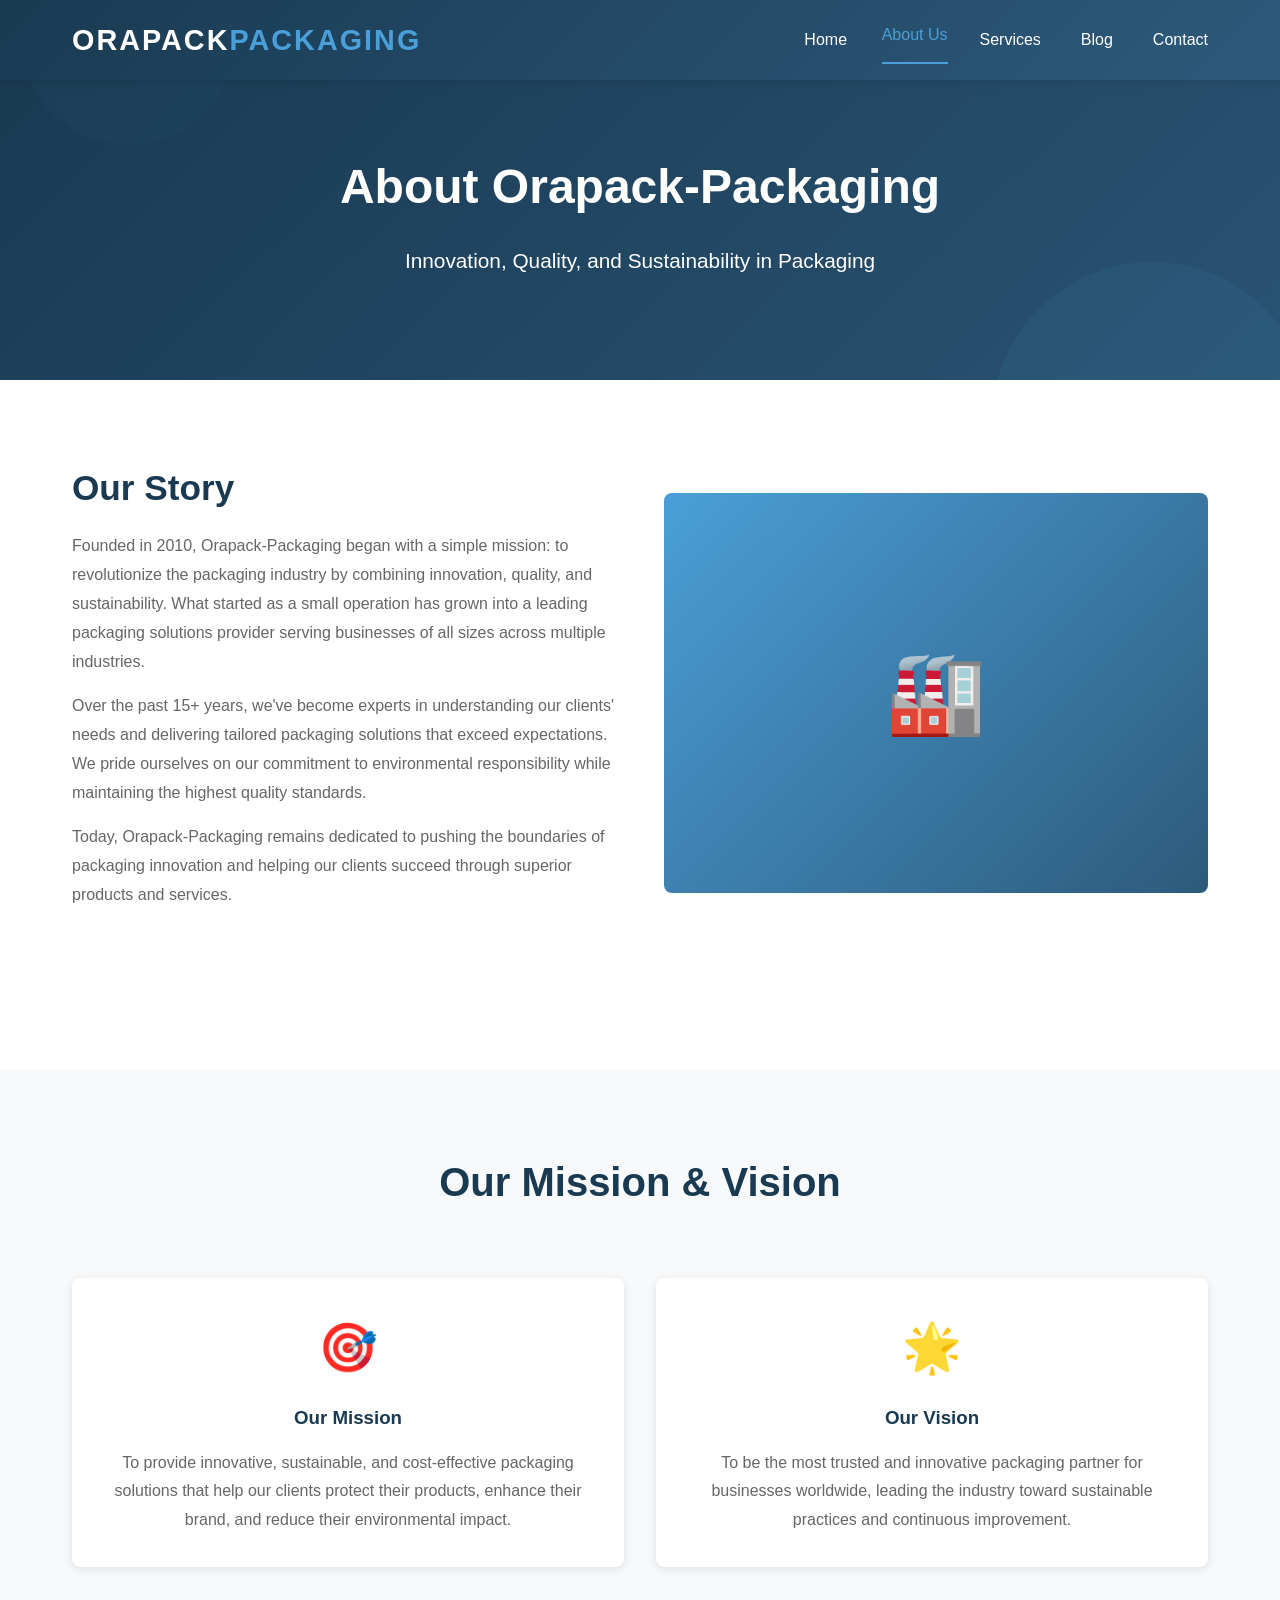
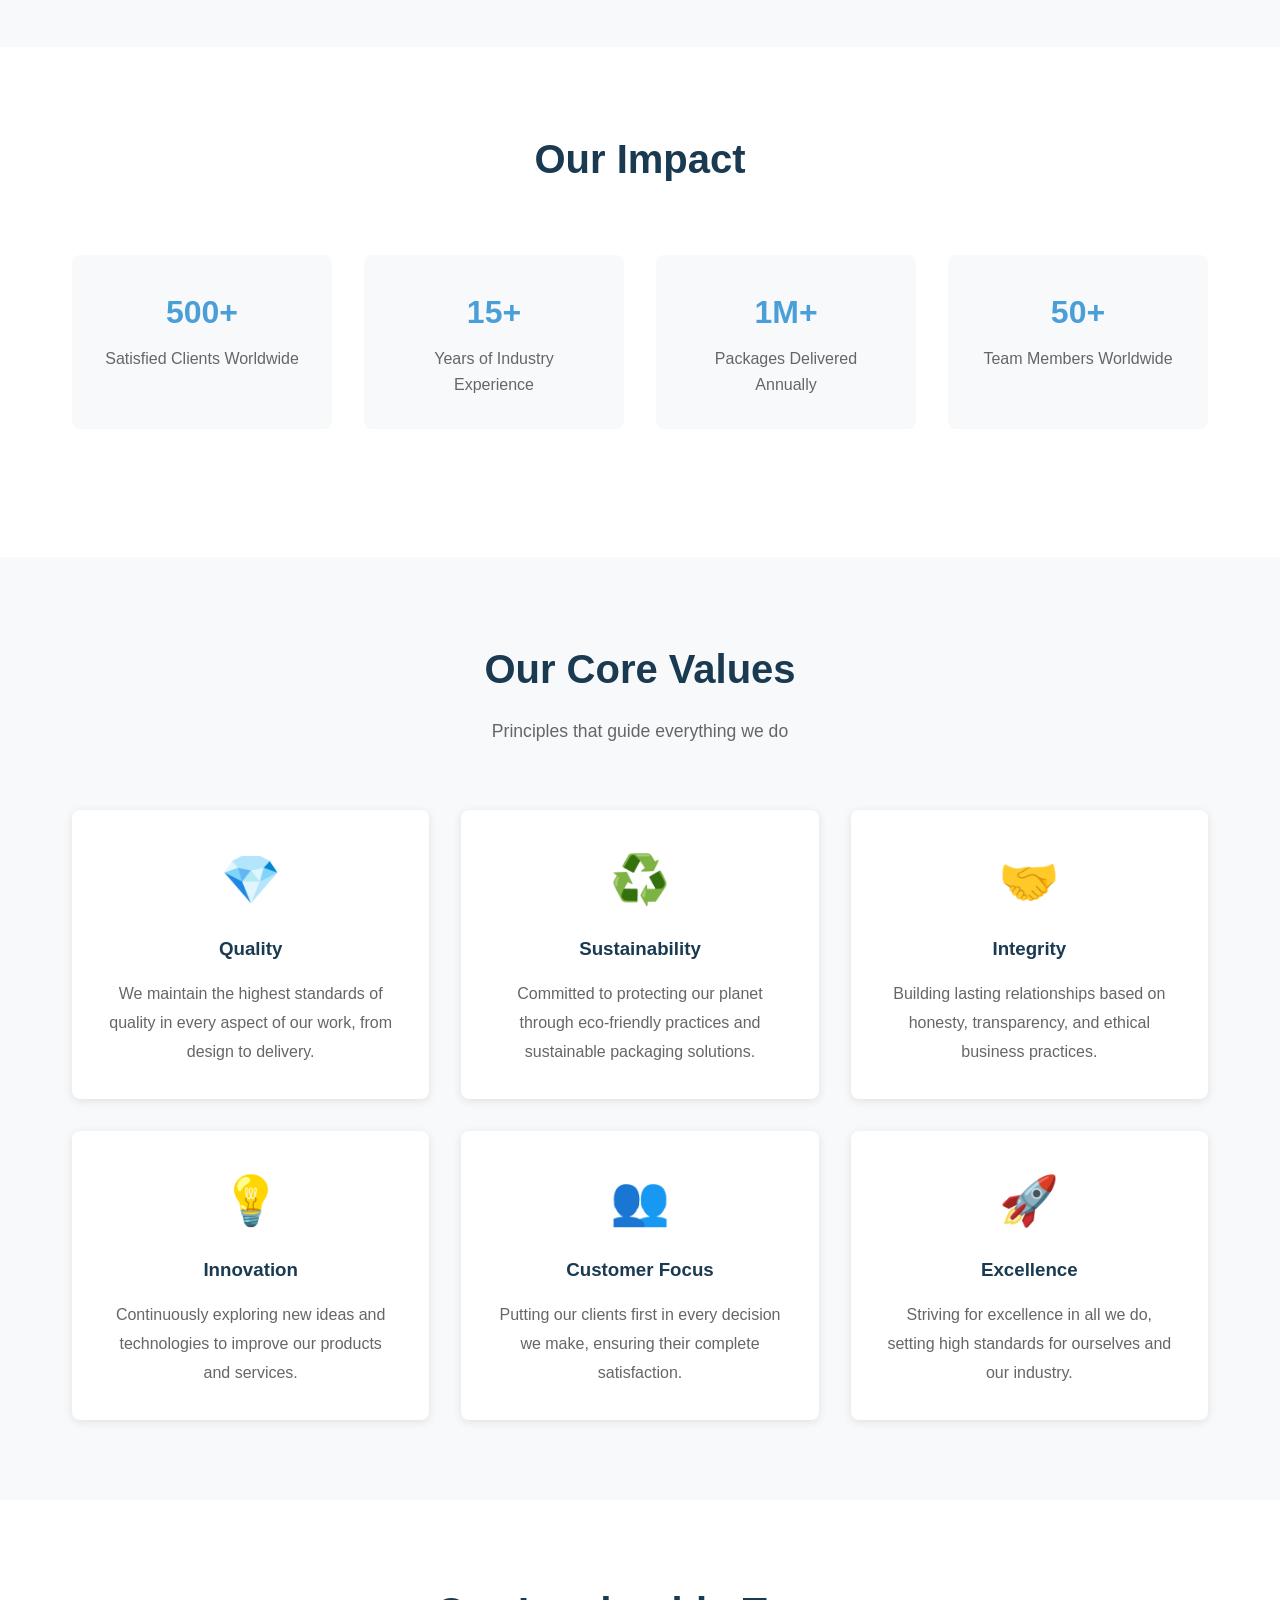
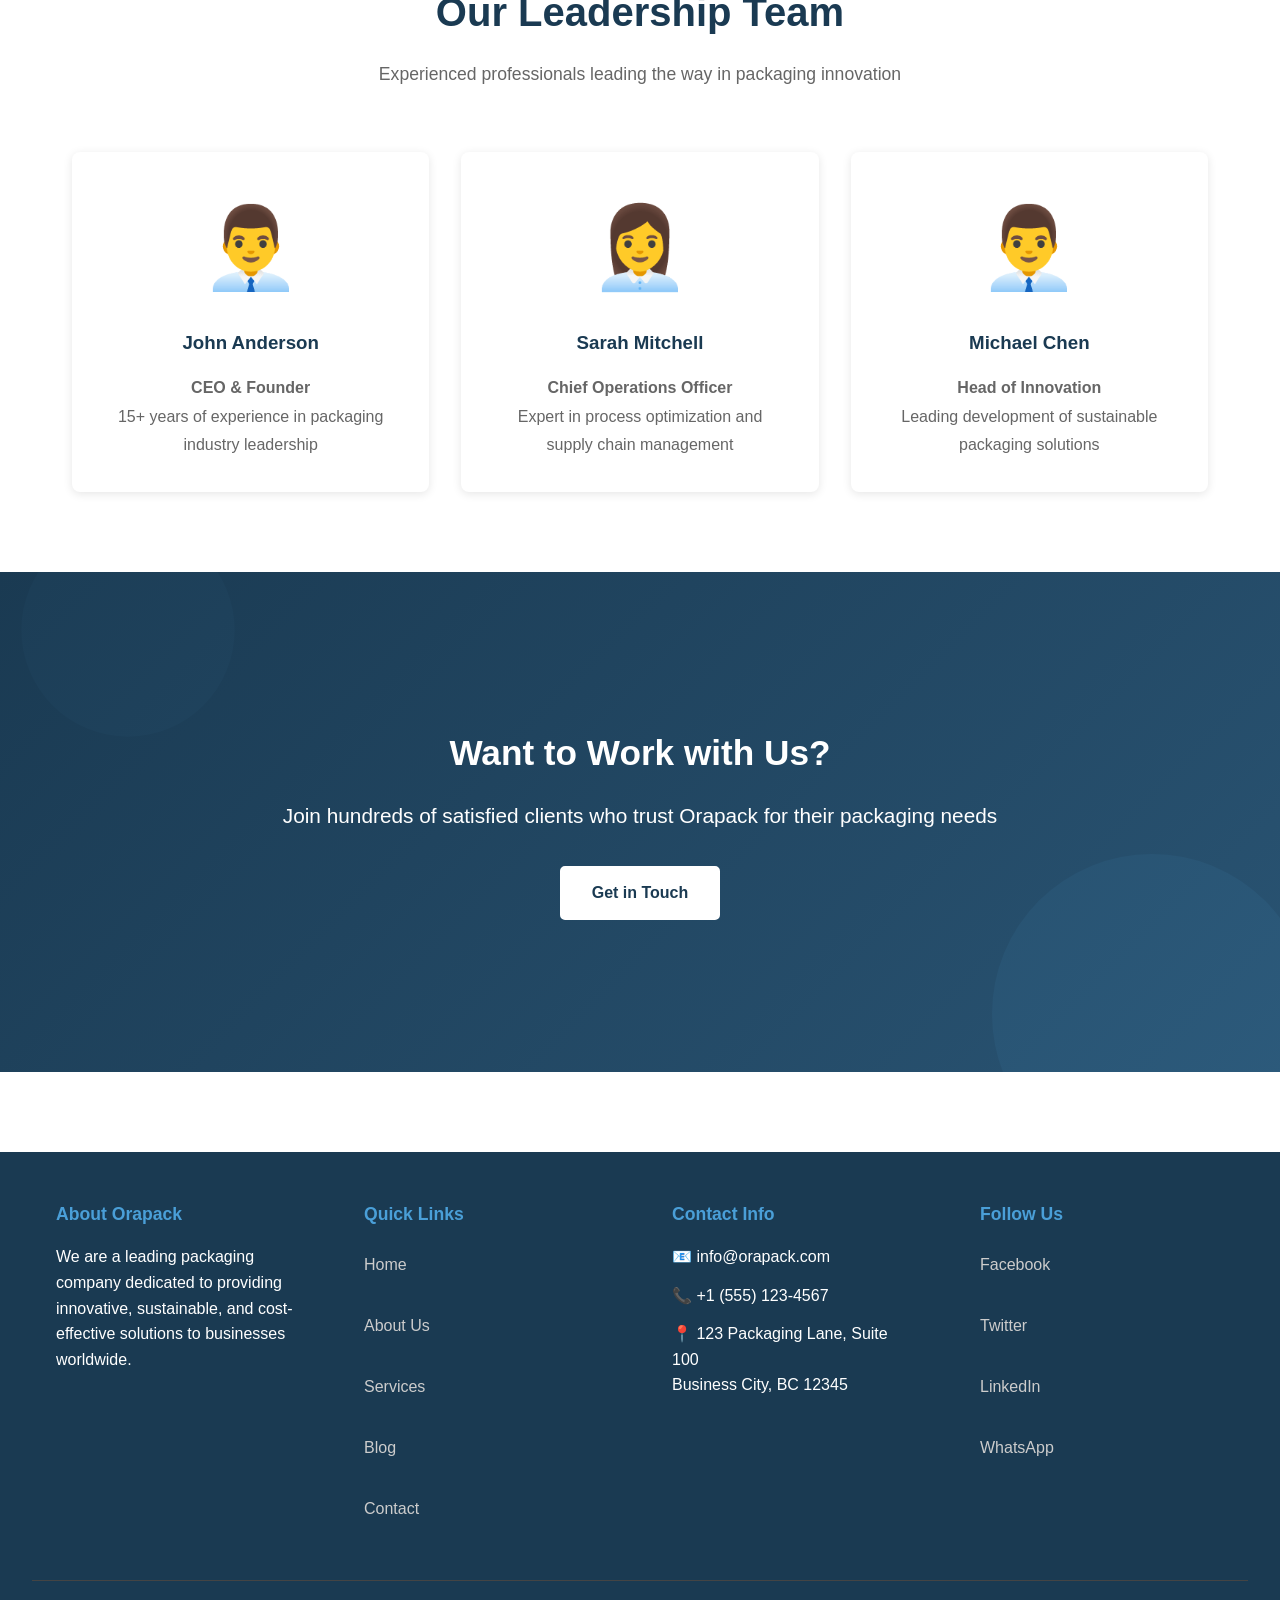
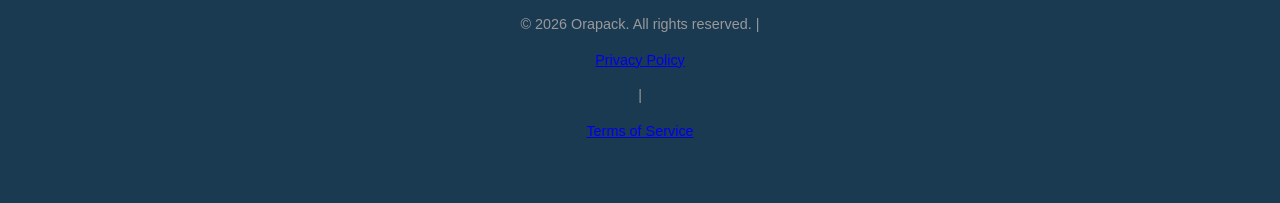
==== about.html @ 604175a5 "Add files via upload Orapack Packaging is a trusted provider of innovative and sustainable packaging" ====
<!DOCTYPE html>
<html lang="en">
<head>
  <meta charset="UTF-8">
  <meta name="viewport" content="width=device-width, initial-scale=1.0">
  <title>About Us - Orapack Packaging Solutions</title>
  <link rel="shortcut icon" href="Orapack-packaging-image/Orapack logo.jpg" type="image/x-icon">
  <link rel="stylesheet" href="Orapack-packaging-style/style.css">
</head>
<body>
  <!-- Header -->
  <header>
    <div class="header-container">
      <a href="index.html" class="logo">ORAPACK<span>PACKAGING</span></a>
      <button class="mobile-menu-btn" aria-label="Toggle menu">☰</button>
      <nav>
        <ul>
          <li><a href="index.html">Home</a></li>
          <li><a href="about.html">About Us</a></li>
          <li><a href="services.html">Services</a></li>
          <li><a href="blog.html">Blog</a></li>
          <li><a href="contact.html">Contact</a></li>
        </ul>
      </nav>
    </div>
  </header>

  <!-- Page Header -->
  <section class="hero" style="min-height: 300px; padding: 60px 2rem;">
    <div class="hero-content">
      <h1>About Orapack-Packaging</h1>
      <p>Innovation, Quality, and Sustainability in Packaging</p>
    </div>
  </section>

  <!-- Company Story -->
  <section class="section">
    <div class="container">
      <div class="about-content">
        <div class="about-text">
          <h2>Our Story</h2>
          <p>Founded in 2010, Orapack-Packaging began with a simple mission: to revolutionize the packaging industry by combining innovation, quality, and sustainability. What started as a small operation has grown into a leading packaging solutions provider serving businesses of all sizes across multiple industries.</p>
          <p>Over the past 15+ years, we've become experts in understanding our clients' needs and delivering tailored packaging solutions that exceed expectations. We pride ourselves on our commitment to environmental responsibility while maintaining the highest quality standards.</p>
          <p>Today, Orapack-Packaging remains dedicated to pushing the boundaries of packaging innovation and helping our clients succeed through superior products and services.</p>
        </div>
        <div class="about-image">🏭</div>
      </div>
    </div>
  </section>

  <!-- Mission & Vision -->
  <section class="section alternate">
    <div class="container">
      <div class="section-header">
        <h2>Our Mission & Vision</h2>
      </div>
      <div style="display: grid; grid-template-columns: repeat(auto-fit, minmax(300px, 1fr)); gap: 2rem; margin-top: 3rem;">
        <div class="feature-card">
          <div class="feature-icon">🎯</div>
          <h3>Our Mission</h3>
          <p>To provide innovative, sustainable, and cost-effective packaging solutions that help our clients protect their products, enhance their brand, and reduce their environmental impact.</p>
        </div>
        <div class="feature-card">
          <div class="feature-icon">🌟</div>
          <h3>Our Vision</h3>
          <p>To be the most trusted and innovative packaging partner for businesses worldwide, leading the industry toward sustainable practices and continuous improvement.</p>
        </div>
      </div>
    </div>
  </section>

  <!-- Key Stats -->
  <section class="section">
    <div class="container">
      <div class="section-header">
        <h2>Our Impact</h2>
      </div>
      <div class="stats">
        <div class="stat">
          <h3>500+</h3>
          <p>Satisfied Clients Worldwide</p>
        </div>
        <div class="stat">
          <h3>15+</h3>
          <p>Years of Industry Experience</p>
        </div>
        <div class="stat">
          <h3>1M+</h3>
          <p>Packages Delivered Annually</p>
        </div>
        <div class="stat">
          <h3>50+</h3>
          <p>Team Members Worldwide</p>
        </div>
      </div>
    </div>
  </section>

  <!-- Core Values -->
  <section class="section alternate">
    <div class="container">
      <div class="section-header">
        <h2>Our Core Values</h2>
        <p>Principles that guide everything we do</p>
      </div>
      <div class="features-grid">
        <div class="feature-card">
          <div class="feature-icon">💎</div>
          <h3>Quality</h3>
          <p>We maintain the highest standards of quality in every aspect of our work, from design to delivery.</p>
        </div>
        <div class="feature-card">
          <div class="feature-icon">♻️</div>
          <h3>Sustainability</h3>
          <p>Committed to protecting our planet through eco-friendly practices and sustainable packaging solutions.</p>
        </div>
        <div class="feature-card">
          <div class="feature-icon">🤝</div>
          <h3>Integrity</h3>
          <p>Building lasting relationships based on honesty, transparency, and ethical business practices.</p>
        </div>
        <div class="feature-card">
          <div class="feature-icon">💡</div>
          <h3>Innovation</h3>
          <p>Continuously exploring new ideas and technologies to improve our products and services.</p>
        </div>
        <div class="feature-card">
          <div class="feature-icon">👥</div>
          <h3>Customer Focus</h3>
          <p>Putting our clients first in every decision we make, ensuring their complete satisfaction.</p>
        </div>
        <div class="feature-card">
          <div class="feature-icon">🚀</div>
          <h3>Excellence</h3>
          <p>Striving for excellence in all we do, setting high standards for ourselves and our industry.</p>
        </div>
      </div>
    </div>
  </section>

  <!-- Team Section -->
  <section class="section">
    <div class="container">
      <div class="section-header">
        <h2>Our Leadership Team</h2>
        <p>Experienced professionals leading the way in packaging innovation</p>
      </div>
      <div class="features-grid">
        <div class="feature-card">
          <div class="feature-icon" style="font-size: 5rem;">👨‍💼</div>
          <h3>John Anderson</h3>
          <p><strong>CEO & Founder</strong><br/>15+ years of experience in packaging industry leadership</p>
        </div>
        <div class="feature-card">
          <div class="feature-icon" style="font-size: 5rem;">👩‍💼</div>
          <h3>Sarah Mitchell</h3>
          <p><strong>Chief Operations Officer</strong><br/>Expert in process optimization and supply chain management</p>
        </div>
        <div class="feature-card">
          <div class="feature-icon" style="font-size: 5rem;">👨‍💼</div>
          <h3>Michael Chen</h3>
          <p><strong>Head of Innovation</strong><br/>Leading development of sustainable packaging solutions</p>
        </div>
      </div>
    </div>
  </section>

  <!-- Call to Action -->
  <section class="hero" style="background-color: #2d5a7b; padding: 60px 2rem;">
    <div class="hero-content">
      <h2 style="font-size: 2.2rem; margin-bottom: 1rem;">Want to Work with Us?</h2>
      <p style="margin-bottom: 2rem;">Join hundreds of satisfied clients who trust Orapack for their packaging needs</p>
      <a href="contact.html" class="btn btn-secondary">Get in Touch</a>
    </div>
  </section>

  <!-- Footer -->
  <footer>
    <div class="footer-content">
      <div class="footer-section">
        <h4>About Orapack</h4>
        <p>We are a leading packaging company dedicated to providing innovative, sustainable, and cost-effective solutions to businesses worldwide.</p>
      </div>
      <div class="footer-section">
        <h4>Quick Links</h4>
        <ul>
          <li><a href="index.html">Home</a></li>
          <li><a href="about.html">About Us</a></li>
          <li><a href="services.html">Services</a></li>
          <li><a href="blog.html">Blog</a></li>
          <li><a href="contact.html">Contact</a></li>
        </ul>
      </div>
      <div class="footer-section">
        <h4>Contact Info</h4>
        <ul>
          <li>📧 info@orapack.com</li>
          <li>📞 +1 (555) 123-4567</li>
          <li>📍 123 Packaging Lane, Suite 100<br/>Business City, BC 12345</li>
        </ul>
      </div>
      <div class="footer-section">
        <h4>Follow Us</h4>
        <ul>
          <li><a href="https://web.facebook.com/orapackpackaging/" target="_blank">Facebook</a></li>
          <li><a href="#">Twitter</a></li>
          <li><a href="https://www.linkedin.com/feed/" target="_blank">LinkedIn</a></li>
          <li><a href="https://wa.me/2349160137958" target="_blank">WhatsApp</a></li>
        </ul>
      </div>
    </div>
    <div class="footer-bottom">
      <p>&copy; 2026 Orapack. All rights reserved. | <a href="#">Privacy Policy</a> | <a href="#">Terms of Service</a></p>
    </div>
  </footer>

  <script src="Orapack-packaging-js/script.js"></script>
</body>
</html>
---- Orapack-packaging-style/style.css ----
/* General Styles */
* {
  margin: 0;
  padding: 0;
  box-sizing: border-box;
}

body {
  font-family: 'Segoe UI', Tahoma, Geneva, Verdana, sans-serif;
  line-height: 1.6;
  color: #333;
  font-size: 16px;
}

html {
  scroll-behavior: smooth;
}

/* Ensure tap targets are at least 48px */
a, button {
  min-height: 48px;
  min-width: 48px;
  display: flex;
  align-items: center;
  justify-content: center;
}

/* Header and Navigation */
header {
  background: linear-gradient(135deg, #1a3a52 0%, #2d5a7b 100%);
  color: white;
  padding: 1rem 0;
  position: sticky;
  top: 0;
  z-index: 1000;
  box-shadow: 0 2px 10px rgba(0, 0, 0, 0.1);
}

.header-container {
  max-width: 1200px;
  margin: 0 auto;
  padding: 0 2rem;
  display: flex;
  justify-content: space-between;
  align-items: center;
}

.logo {
  font-size: 1.8rem;
  font-weight: bold;
  letter-spacing: 2px;
  color: #fff;
  text-decoration: none;
}

.logo span {
  color: #4a9fd8;
}

nav ul {
  list-style: none;
  display: flex;
  gap: 2rem;
}

nav a {
  color: white;
  text-decoration: none;
  font-weight: 500;
  transition: color 0.3s ease;
  font-size: 1rem;
}

nav a:hover {
  color: #4a9fd8;
}

nav a.active {
  color: #4a9fd8;
  border-bottom: 2px solid #4a9fd8;
  padding-bottom: 0.5rem;
}

/* Mobile Menu Toggle Button */
.mobile-menu-btn {
  display: none;
  background: none;
  border: none;
  color: white;
  font-size: 1.5rem;
  cursor: pointer;
  padding: 0.5rem;
}

/* Mobile Navigation */
@media (max-width: 768px) {
  .mobile-menu-btn {
    display: block;
  }

  nav {
    position: absolute;
    top: 100%;
    left: 0;
    right: 0;
    background: linear-gradient(135deg, #1a3a52 0%, #2d5a7b 100%);
    max-height: 0;
    overflow: hidden;
    transition: max-height 0.3s ease;
  }

  nav.active {
    max-height: 500px;
  }

  nav ul {
    flex-direction: column;
    gap: 0;
    padding: 1rem 0;
  }

  nav li {
    border-bottom: 1px solid rgba(255, 255, 255, 0.1);
  }

  nav a {
    display: block;
    padding: 1rem 2rem;
    border-bottom: none !important;
  }

  nav a:hover {
    background-color: rgba(74, 159, 216, 0.1);
  }

  nav a.active {
    background-color: rgba(74, 159, 216, 0.2);
    border-left: 4px solid #4a9fd8;
    padding-left: calc(2rem - 4px);
  }

  header {
    position: relative;
  }

  .header-container {
    flex-wrap: wrap;
  }
}

/* Hero Section */
.hero {
  background: linear-gradient(135deg, rgba(26, 58, 82, 0.8) 0%, rgba(45, 90, 123, 0.8) 100%), url('data:image/svg+xml,<svg xmlns="http://www.w3.org/2000/svg" viewBox="0 0 1200 600"><rect fill="%231a3a52" width="1200" height="600"/><circle cx="10%" cy="20%" r="100" fill="%232d5a7b" opacity="0.5"/><circle cx="90%" cy="80%" r="150" fill="%234a9fd8" opacity="0.3"/></svg>');
  background-size: cover;
  background-position: center;
  color: white;
  padding: 100px 2rem;
  text-align: center;
  min-height: 500px;
  display: flex;
  align-items: center;
  justify-content: center;
}

.hero-content {
  max-width: 800px;
}

.hero h1 {
  font-size: 3rem;
  margin-bottom: 1rem;
  font-weight: 700;
}

.hero p {
  font-size: 1.3rem;
  margin-bottom: 2rem;
  line-height: 1.8;
}

.hero-buttons {
  display: flex;
  gap: 1rem;
  justify-content: center;
  flex-wrap: wrap;
}

/* Buttons */
.btn {
  padding: 12px 30px;
  border: none;
  border-radius: 5px;
  font-size: 1rem;
  cursor: pointer;
  transition: all 0.3s ease;
  text-decoration: none;
  display: inline-flex;
  align-items: center;
  justify-content: center;
  font-weight: 600;
  white-space: nowrap;
}

.btn-primary {
  background-color: #4a9fd8;
  color: white;
}

.btn-primary:hover {
  background-color: #357ab8;
  transform: translateY(-2px);
  box-shadow: 0 5px 15px rgba(74, 159, 216, 0.4);
}

.btn-secondary {
  background-color: white;
  color: #1a3a52;
  border: 2px solid white;
}

.btn-secondary:hover {
  background-color: transparent;
  color: white;
  transform: translateY(-2px);
}

/* Containers */
.container {
  max-width: 1200px;
  margin: 0 auto;
  padding: 0 2rem;
}

.section {
  padding: 80px 2rem;
}

.section.alternate {
  background-color: #f8f9fa;
}

/* Section Headers */
.section-header {
  text-align: center;
  margin-bottom: 4rem;
}

.section-header h2 {
  font-size: 2.5rem;
  color: #1a3a52;
  margin-bottom: 1rem;
}

.section-header p {
  font-size: 1.1rem;
  color: #666;
  max-width: 600px;
  margin: 0 auto;
}

/* Feature Cards */
.features-grid {
  display: grid;
  grid-template-columns: repeat(auto-fit, minmax(280px, 1fr));
  gap: 2rem;
  margin-top: 3rem;
}

.feature-card {
  background: white;
  padding: 2rem;
  border-radius: 8px;
  box-shadow: 0 2px 10px rgba(0, 0, 0, 0.1);
  transition: all 0.3s ease;
  text-align: center;
}

.feature-card:hover {
  transform: translateY(-10px);
  box-shadow: 0 5px 25px rgba(0, 0, 0, 0.15);
}

.feature-icon {
  font-size: 3rem;
  margin-bottom: 1rem;
}

.feature-card h3 {
  color: #1a3a52;
  margin-bottom: 1rem;
}

.feature-card p {
  color: #666;
  line-height: 1.8;
}

/* Service Cards */
.services-grid {
  display: grid;
  grid-template-columns: repeat(auto-fit, minmax(300px, 1fr));
  gap: 2rem;
  margin-top: 3rem;
}

.service-card {
  background: white;
  padding: 2.5rem;
  border-radius: 8px;
  border-left: 5px solid #4a9fd8;
  box-shadow: 0 2px 10px rgba(0, 0, 0, 0.1);
  transition: all 0.3s ease;
}

.service-card:hover {
  box-shadow: 0 5px 25px rgba(0, 0, 0, 0.15);
  transform: translateX(10px);
}

.service-card h3 {
  color: #1a3a52;
  margin-bottom: 1rem;
  font-size: 1.5rem;
}

.service-card p {
  color: #666;
  line-height: 1.8;
}

/* Blog Cards */
.blog-grid {
  display: grid;
  grid-template-columns: repeat(auto-fit, minmax(300px, 1fr));
  gap: 2rem;
  margin-top: 3rem;
}

.blog-card {
  background: white;
  border-radius: 8px;
  overflow: hidden;
  box-shadow: 0 2px 10px rgba(0, 0, 0, 0.1);
  transition: all 0.3s ease;
}

.blog-card:hover {
  transform: translateY(-5px);
  box-shadow: 0 5px 25px rgba(0, 0, 0, 0.15);
}

.blog-image {
  width: 100%;
  height: 200px;
  background: linear-gradient(135deg, #4a9fd8 0%, #2d5a7b 100%);
  display: flex;
  align-items: center;
  justify-content: center;
  font-size: 3rem;
}

.blog-content {
  padding: 2rem;
}

.blog-date {
  color: #4a9fd8;
  font-size: 0.9rem;
  margin-bottom: 0.5rem;
}

.blog-card h3 {
  color: #1a3a52;
  margin-bottom: 1rem;
}

.blog-card p {
  color: #666;
  margin-bottom: 1.5rem;
}

.blog-link {
  color: #4a9fd8;
  text-decoration: none;
  font-weight: 600;
  transition: color 0.3s ease;
}

.blog-link:hover {
  color: #357ab8;
}

/* Contact Form */
.contact-form {
  max-width: 600px;
  margin: 0 auto;
}

.form-group {
  margin-bottom: 1.5rem;
}

.form-group label {
  display: block;
  margin-bottom: 0.5rem;
  color: #1a3a52;
  font-weight: 500;
}

.form-group input,
.form-group textarea {
  width: 100%;
  padding: 12px;
  border: 1px solid #ddd;
  border-radius: 5px;
  font-family: inherit;
  font-size: 1rem;
  transition: border-color 0.3s ease;
  -webkit-appearance: none;
  appearance: none;
}

.form-group input:focus,
.form-group textarea:focus {
  outline: none;
  border-color: #4a9fd8;
  box-shadow: 0 0 0 3px rgba(74, 159, 216, 0.1);
}

.form-group textarea {
  resize: vertical;
  min-height: 150px;
}

.form-group select {
  -webkit-appearance: none;
  appearance: none;
  width: 100%;
  padding: 12px;
  border: 1px solid #ddd;
  border-radius: 5px;
  font-family: inherit;
  font-size: 1rem;
  cursor: pointer;
  background-color: white;
  background-image: url("data:image/svg+xml,%3csvg xmlns='http://www.w3.org/2000/svg' viewBox='0 0 16 16'%3e%3cpath fill='none' stroke='%23343a40' stroke-linecap='round' stroke-linejoin='round' stroke-width='2' d='M2 5l6 6 6-6'/%3e%3c/svg%3e");
  background-repeat: no-repeat;
  background-position: right 0.75rem center;
  background-size: 16px 12px;
  padding-right: 2.5rem;
}

.form-group select:focus {
  outline: none;
  border-color: #4a9fd8;
  box-shadow: 0 0 0 3px rgba(74, 159, 216, 0.1);
}

/* Footer */
footer {
  background-color: #1a3a52;
  color: white;
  padding: 3rem 2rem;
  margin-top: 5rem;
}

.footer-content {
  max-width: 1200px;
  margin: 0 auto;
  display: grid;
  grid-template-columns: repeat(auto-fit, minmax(250px, 1fr));
  gap: 2rem;
  margin-bottom: 2rem;
}

.footer-section h4 {
  margin-bottom: 1rem;
  color: #4a9fd8;
  font-size: 1.1rem;
}

.footer-section {
  padding: 0 1rem;
}

.footer-section ul {
  list-style: none;
}

.footer-section ul li {
  margin-bottom: 0.8rem;
}

.footer-section a {
  color: #ccc;
  text-decoration: none;
  transition: color 0.3s ease;
  display: inline-block;
  padding: 0.5rem 0;
}

.footer-section a:hover {
  color: #4a9fd8;
}

.footer-bottom {
  text-align: center;
  padding-top: 2rem;
  border-top: 1px solid #444;
  color: #999;
  font-size: 0.9rem;
}

/* About Section */
.about-content {
  display: grid;
  grid-template-columns: 1fr 1fr;
  gap: 3rem;
  align-items: center;
  margin-bottom: 4rem;
}

.about-text h2 {
  color: #1a3a52;
  font-size: 2.2rem;
  margin-bottom: 1rem;
}

.about-text p {
  color: #666;
  margin-bottom: 1rem;
  line-height: 1.8;
}

.about-image {
  width: 100%;
  height: 400px;
  background: linear-gradient(135deg, #4a9fd8 0%, #2d5a7b 100%);
  border-radius: 8px;
  display: flex;
  align-items: center;
  justify-content: center;
  font-size: 5rem;
}

.stats {
  display: grid;
  grid-template-columns: repeat(auto-fit, minmax(200px, 1fr));
  gap: 2rem;
  margin: 3rem 0;
}

.stat {
  text-align: center;
  padding: 2rem;
  background: #f8f9fa;
  border-radius: 8px;
}

.stat h3 {
  color: #4a9fd8;
  font-size: 2rem;
  margin-bottom: 0.5rem;
}

.stat p {
  color: #666;
}

/* Contact Info */
.contact-info {
  display: grid;
  grid-template-columns: repeat(auto-fit, minmax(250px, 1fr));
  gap: 2rem;
  margin-bottom: 3rem;
}

.info-box {
  background: #f8f9fa;
  padding: 2rem;
  border-radius: 8px;
  text-align: center;
}

.info-icon {
  font-size: 2.5rem;
  margin-bottom: 1rem;
}

.info-box h3 {
  color: #1a3a52;
  margin-bottom: 0.5rem;
}

.info-box p {
  color: #666;
}

/* Images Responsive */
img {
  max-width: 100%;
  height: auto;
  display: block;
}

/* Tables Responsive */
table {
  width: 100%;
  border-collapse: collapse;
  margin: 1.5rem 0;
}

table th,
table td {
  padding: 1rem;
  text-align: left;
  border-bottom: 1px solid #ddd;
}

table th {
  background-color: #f8f9fa;
  font-weight: 600;
  color: #1a3a52;
}

/* Ensure buttons are responsive */
a.btn {
  text-decoration: none;
  display: inline-flex;
  align-items: center;
  justify-content: center;
}

/* Responsive Design */
@media (max-width: 1024px) {
  .container {
    padding: 0 1.5rem;
  }

  .section {
    padding: 60px 1.5rem;
  }
}

@media (max-width: 768px) {
  .logo {
    font-size: 1.5rem;
  }

  .hero h1 {
    font-size: 2rem;
  }

  .hero p {
    font-size: 1.1rem;
  }

  .about-content {
    grid-template-columns: 1fr;
  }

  .about-image {
    min-height: 300px;
  }

  .section-header h2 {
    font-size: 2rem;
  }

  .hero-buttons {
    flex-direction: column;
    align-items: center;
  }

  .btn {
    width: 100%;
    max-width: 300px;
  }

  .features-grid {
    grid-template-columns: 1fr;
  }

  .services-grid {
    grid-template-columns: 1fr;
  }

  .blog-grid {
    grid-template-columns: 1fr;
  }

  .footer-content {
    grid-template-columns: 1fr;
  }

  .contact-info {
    grid-template-columns: 1fr;
  }

  .stats {
    grid-template-columns: repeat(2, 1fr);
  }

  .section {
    padding: 50px 1rem;
  }

  .contact-form {
    padding: 0 1rem;
  }

  .feature-card,
  .service-card {
    padding: 1.5rem;
  }

  .blog-card {
    padding: 1rem;
  }

  .blog-image {
    height: 180px;
  }

  .header-container {
    padding: 0 1rem;
  }
}

@media (max-width: 600px) {
  .logo {
    font-size: 1.3rem;
    letter-spacing: 1px;
  }

  .section-header h2 {
    font-size: 1.7rem;
  }

  .section-header p {
    font-size: 1rem;
  }

  .hero {
    padding: 40px 1rem;
    min-height: 350px;
  }

  .hero h1 {
    font-size: 1.5rem;
    line-height: 1.4;
  }

  .hero p {
    font-size: 0.95rem;
  }

  .section {
    padding: 30px 1rem;
  }

  .feature-card,
  .service-card {
    padding: 1.2rem;
  }

  .feature-icon {
    font-size: 2.5rem;
  }

  .info-icon {
    font-size: 2rem;
  }

  .btn {
    padding: 10px 20px;
    font-size: 0.95rem;
    width: 100%;
    max-width: 100%;
  }

  .footer-content {
    gap: 1.5rem;
  }

  .footer-section {
    text-align: center;
  }

  .footer-section h4 {
    font-size: 1rem;
  }

  .footer-section p,
  .footer-section ul li {
    font-size: 0.9rem;
  }

  .form-group input,
  .form-group textarea,
  .form-group select {
    font-size: 16px;
  }

  .contact-form {
    padding: 0;
  }

  .stats {
    grid-template-columns: 1fr;
    gap: 1rem;
  }

  .stat {
    padding: 1.5rem 1rem;
  }

  .stat h3 {
    font-size: 1.5rem;
  }

  .about-text h2 {
    font-size: 1.5rem;
  }

  .about-image {
    min-height: 250px;
    font-size: 3rem;
  }

  .blog-image {
    height: 150px;
    font-size: 2.5rem;
  }

  .blog-card {
    padding: 0;
  }

  .blog-content {
    padding: 1.5rem 1rem;
  }

  .feature-card h3,
  .service-card h3 {
    font-size: 1.2rem;
  }

  .feature-card p,
  .service-card p,
  .blog-card p {
    font-size: 0.95rem;
  }

  table {
    font-size: 0.85rem;
  }

  table th,
  table td {
    padding: 0.75rem 0.5rem;
  }

  .section-header {
    margin-bottom: 2rem;
  }
}

@media (max-width: 480px) {
  .logo {
    font-size: 1.1rem;
  }

  .header-container {
    padding: 0.75rem 1rem;
  }

  .mobile-menu-btn {
    padding: 0.5rem;
  }

  .hero {
    padding: 30px 1rem;
    min-height: 300px;
  }

  .hero h1 {
    font-size: 1.3rem;
    line-height: 1.3;
  }

  .hero p {
    font-size: 0.9rem;
    margin-bottom: 1rem;
  }

  .section {
    padding: 20px 1rem;
  }

  .section-header h2 {
    font-size: 1.4rem;
  }

  .section-header p {
    font-size: 0.9rem;
  }

  .feature-card,
  .service-card {
    padding: 1rem;
  }

  .feature-icon {
    font-size: 2rem;
  }

  .btn {
    padding: 8px 16px;
    font-size: 0.9rem;
  }

  .form-group {
    margin-bottom: 1rem;
  }

  .form-group label {
    font-size: 0.95rem;
  }

  .about-text h2 {
    font-size: 1.3rem;
  }

  .about-image {
    min-height: 200px;
    font-size: 2.5rem;
  }

  .container {
    padding: 0 0.75rem;
  }

  .footer-content {
    gap: 1rem;
  }

  .footer-section {
    padding: 0 0.5rem;
  }

  .stats {
    gap: 0.5rem;
  }

  .stat {
    padding: 1rem 0.75rem;
  }

  .stat h3 {
    font-size: 1.3rem;
  }

  .stat p {
    font-size: 0.85rem;
  }

  .info-icon {
    font-size: 1.5rem;
  }

  .blog-grid {
    gap: 1rem;
  }

  .blog-image {
    height: 120px;
    font-size: 2rem;
  }

  .contact-info {
    gap: 1rem;
  }

  .info-box {
    padding: 1.2rem 1rem;
  }

  .info-box h3 {
    font-size: 1rem;
  }

  .info-box p {
    font-size: 0.9rem;
  }
}

@media (max-width: 360px) {
  .logo {
    font-size: 0.95rem;
    letter-spacing: 0px;
  }

  .hero h1 {
    font-size: 1.1rem;
  }

  .section {
    padding: 15px 0.5rem;
  }

  .btn {
    padding: 6px 12px;
    font-size: 0.85rem;
  }

  .feature-icon {
    font-size: 1.5rem;
  }
}
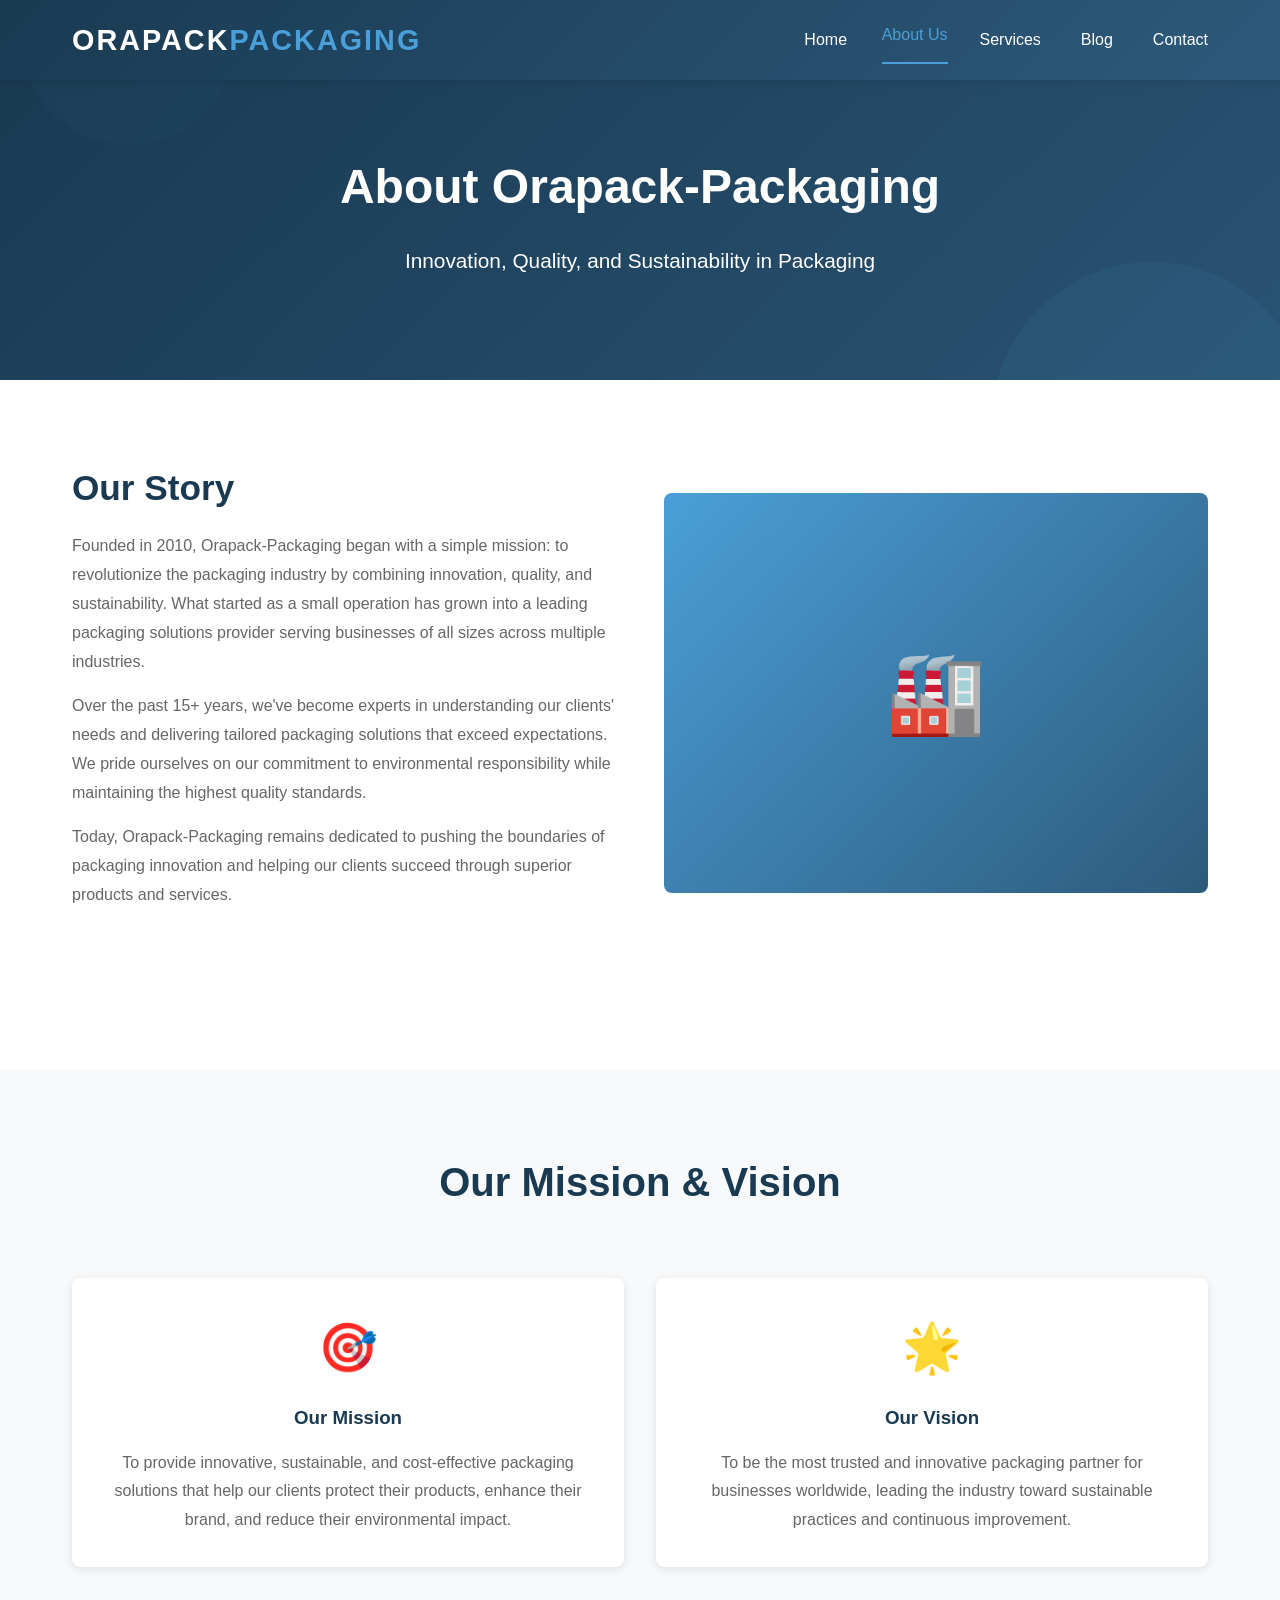
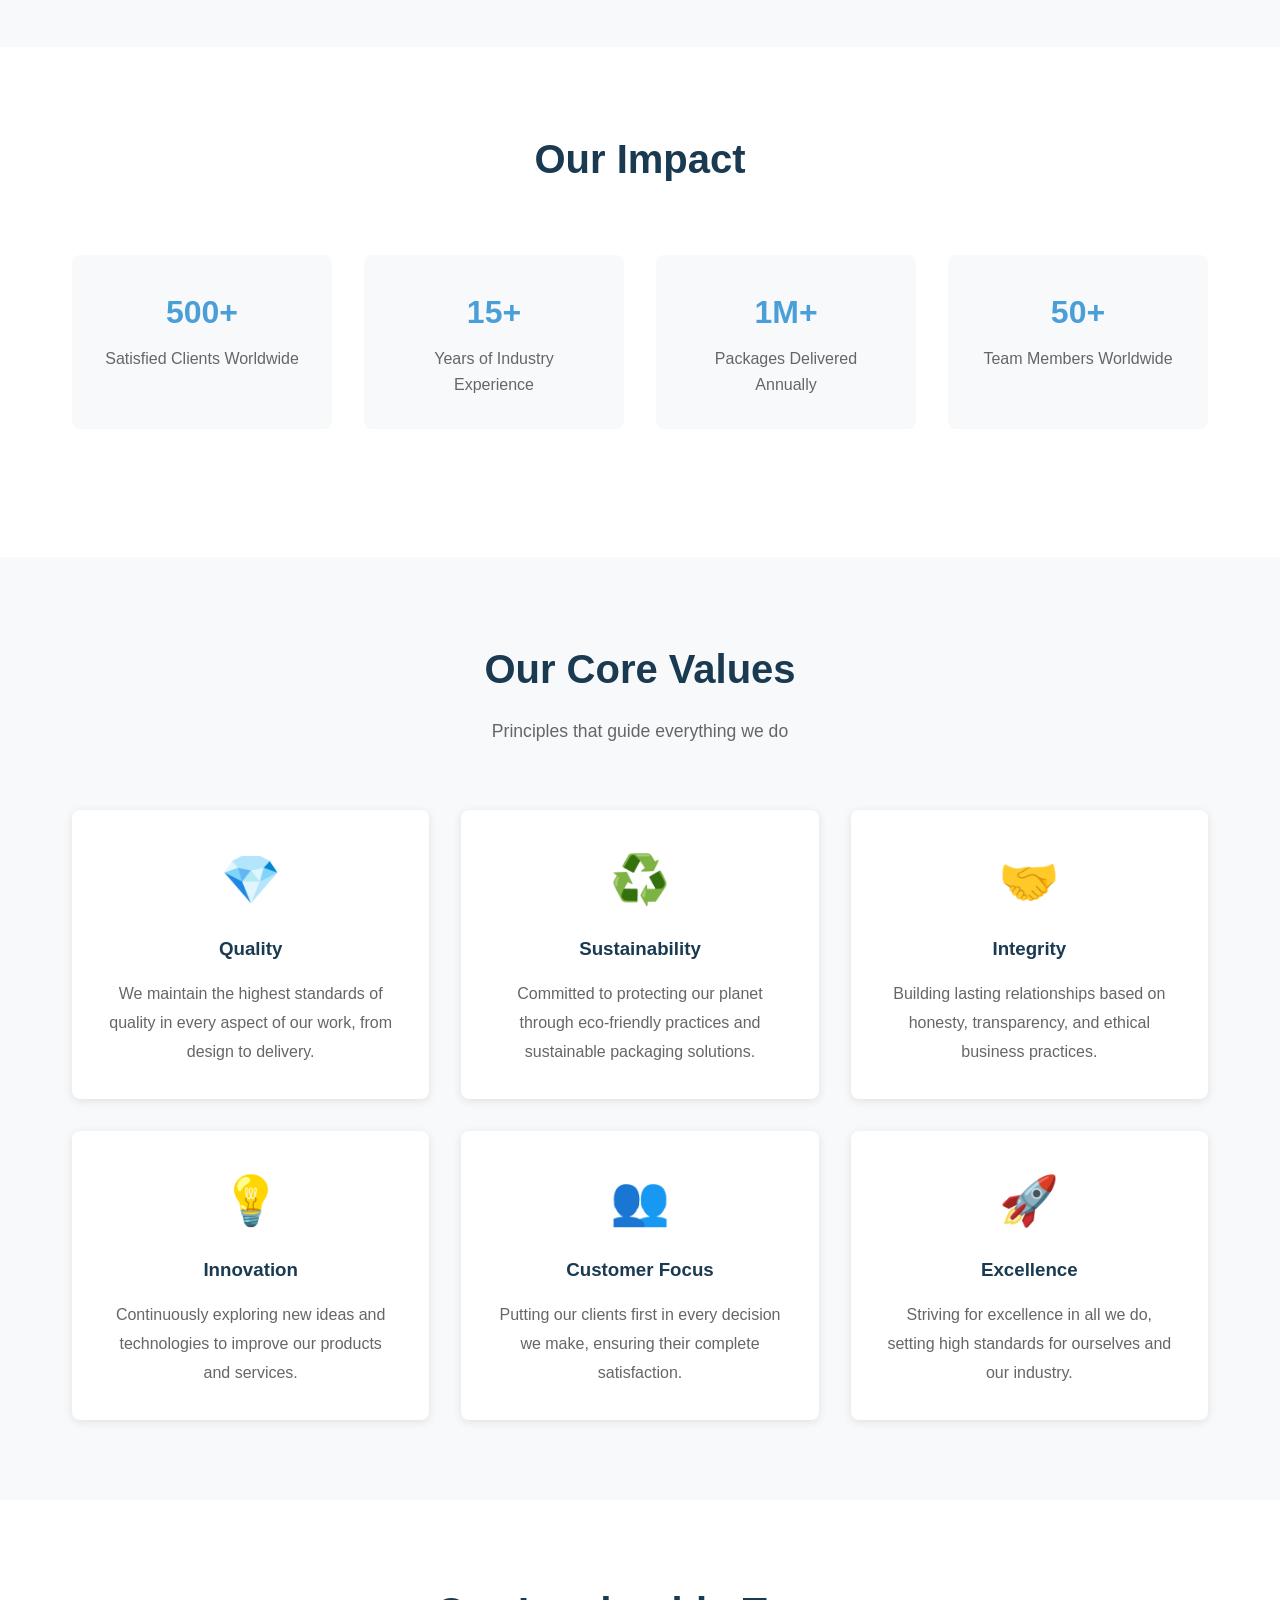
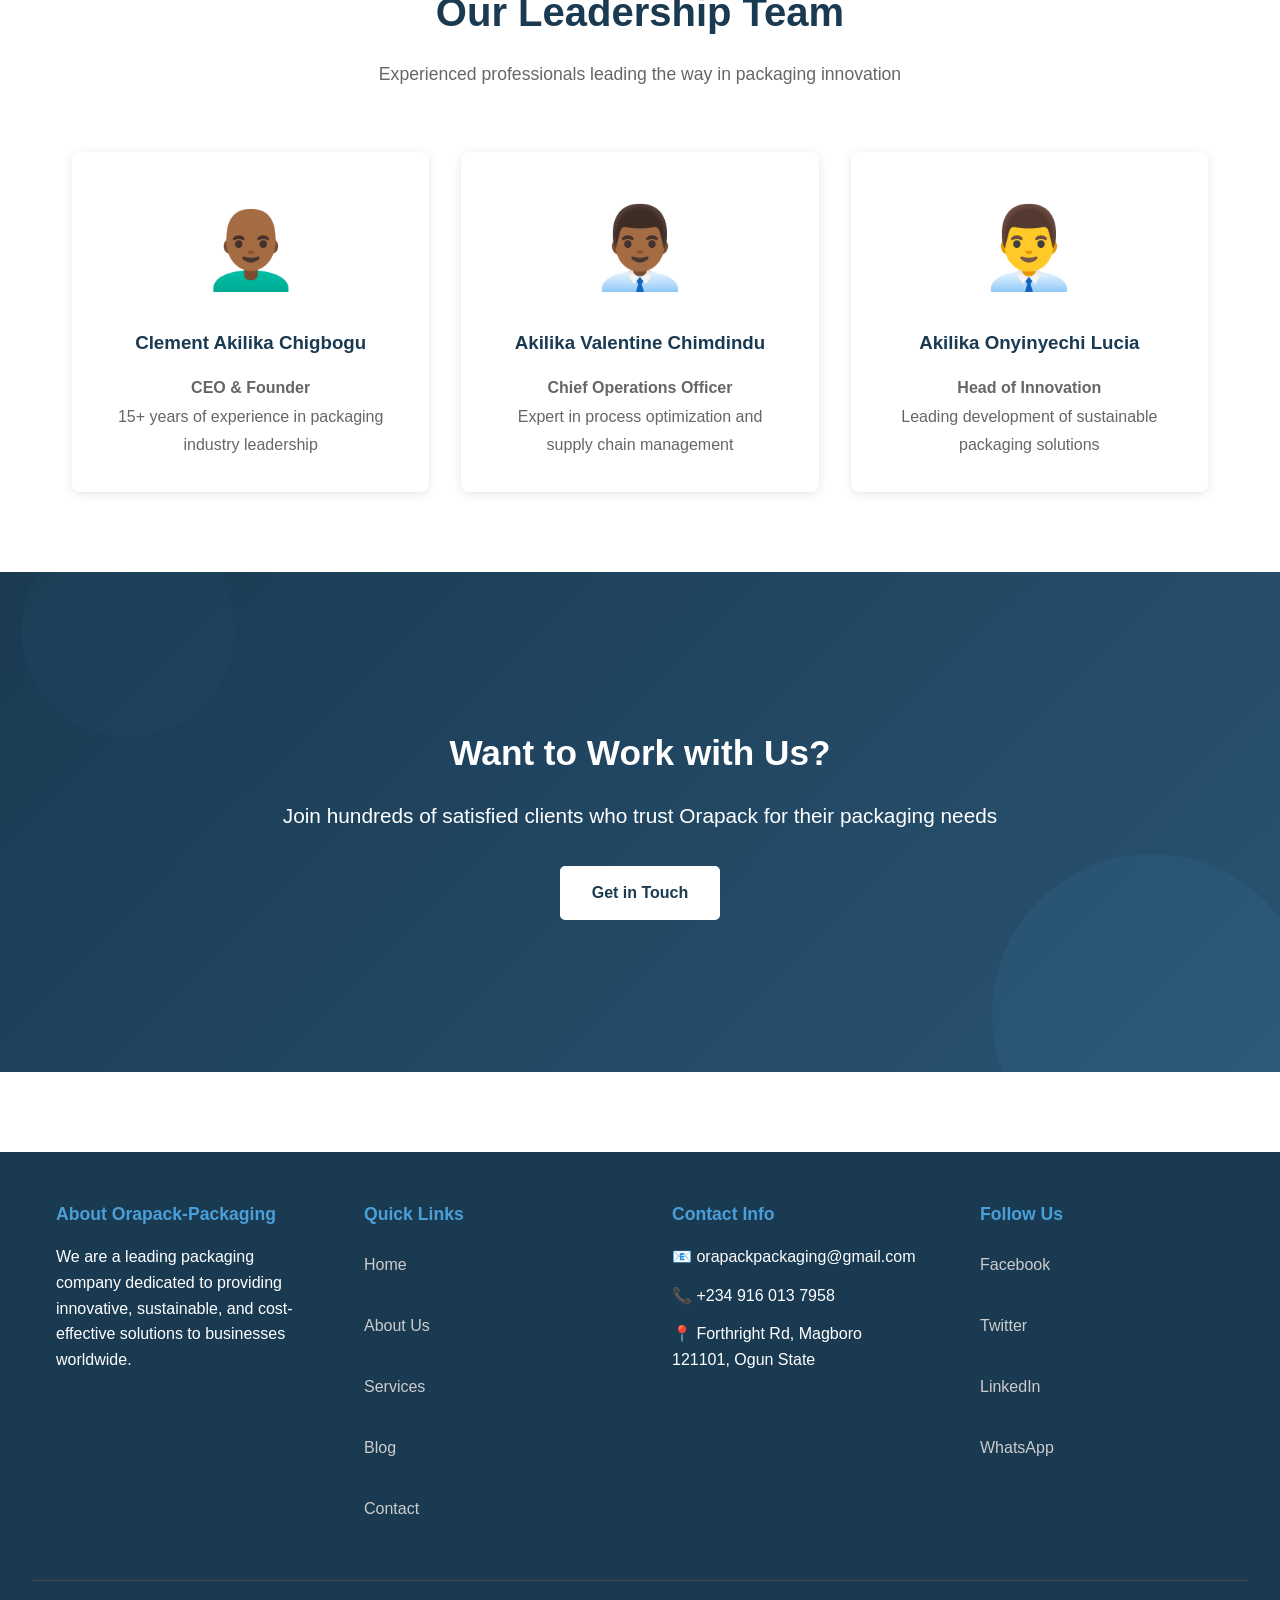
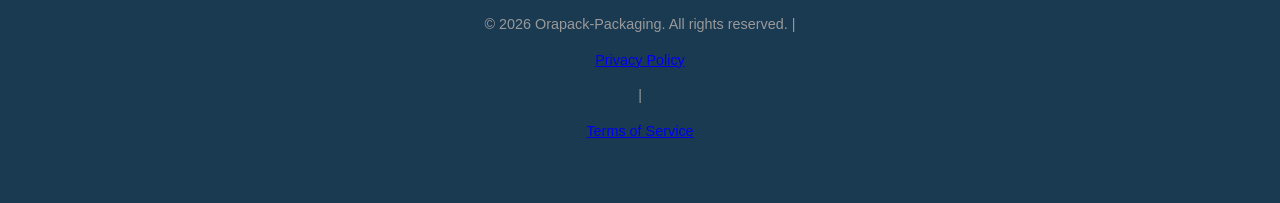
==== commit 57585b77: "Update about.html" ====
--- a/about.html
+++ b/about.html
@@ -147,18 +147,18 @@
       </div>
       <div class="features-grid">
         <div class="feature-card">
+          <div class="feature-icon" style="font-size: 5rem;">👨🏾‍🦲</div>
+          <h3>Clement Akilika Chigbogu</h3>
+          <p><strong>CEO & Founder</strong><br/>15+ years of experience in packaging industry leadership</p>
+        </div>
+        <div class="feature-card">
+          <div class="feature-icon" style="font-size: 5rem;">👨🏾‍💼</div>
+          <h3>Akilika Valentine Chimdindu</h3>
+          <p><strong>Chief Operations Officer</strong><br/>Expert in process optimization and supply chain management</p>
+        </div>
+        <div class="feature-card">
           <div class="feature-icon" style="font-size: 5rem;">👨‍💼</div>
-          <h3>John Anderson</h3>
-          <p><strong>CEO & Founder</strong><br/>15+ years of experience in packaging industry leadership</p>
-        </div>
-        <div class="feature-card">
-          <div class="feature-icon" style="font-size: 5rem;">👩‍💼</div>
-          <h3>Sarah Mitchell</h3>
-          <p><strong>Chief Operations Officer</strong><br/>Expert in process optimization and supply chain management</p>
-        </div>
-        <div class="feature-card">
-          <div class="feature-icon" style="font-size: 5rem;">👨‍💼</div>
-          <h3>Michael Chen</h3>
+          <h3>Akilika Onyinyechi Lucia</h3>
           <p><strong>Head of Innovation</strong><br/>Leading development of sustainable packaging solutions</p>
         </div>
       </div>
@@ -178,7 +178,7 @@
   <footer>
     <div class="footer-content">
       <div class="footer-section">
-        <h4>About Orapack</h4>
+        <h4>About Orapack-Packaging</h4>
         <p>We are a leading packaging company dedicated to providing innovative, sustainable, and cost-effective solutions to businesses worldwide.</p>
       </div>
       <div class="footer-section">
@@ -194,9 +194,9 @@
       <div class="footer-section">
         <h4>Contact Info</h4>
         <ul>
-          <li>📧 info@orapack.com</li>
-          <li>📞 +1 (555) 123-4567</li>
-          <li>📍 123 Packaging Lane, Suite 100<br/>Business City, BC 12345</li>
+          <li>📧 orapackpackaging@gmail.com</li>
+          <li>📞 +234 916 013 7958</li>
+          <li>📍 Forthright Rd, Magboro 121101, Ogun State</li>
         </ul>
       </div>
       <div class="footer-section">
@@ -210,10 +210,11 @@
       </div>
     </div>
     <div class="footer-bottom">
-      <p>&copy; 2026 Orapack. All rights reserved. | <a href="#">Privacy Policy</a> | <a href="#">Terms of Service</a></p>
+      <p>&copy; 2026 Orapack-Packaging. All rights reserved. | <a href="#">Privacy Policy</a> | <a href="#">Terms of Service</a></p>
     </div>
   </footer>
 
   <script src="Orapack-packaging-js/script.js"></script>
 </body>
-</html>+
+</html>
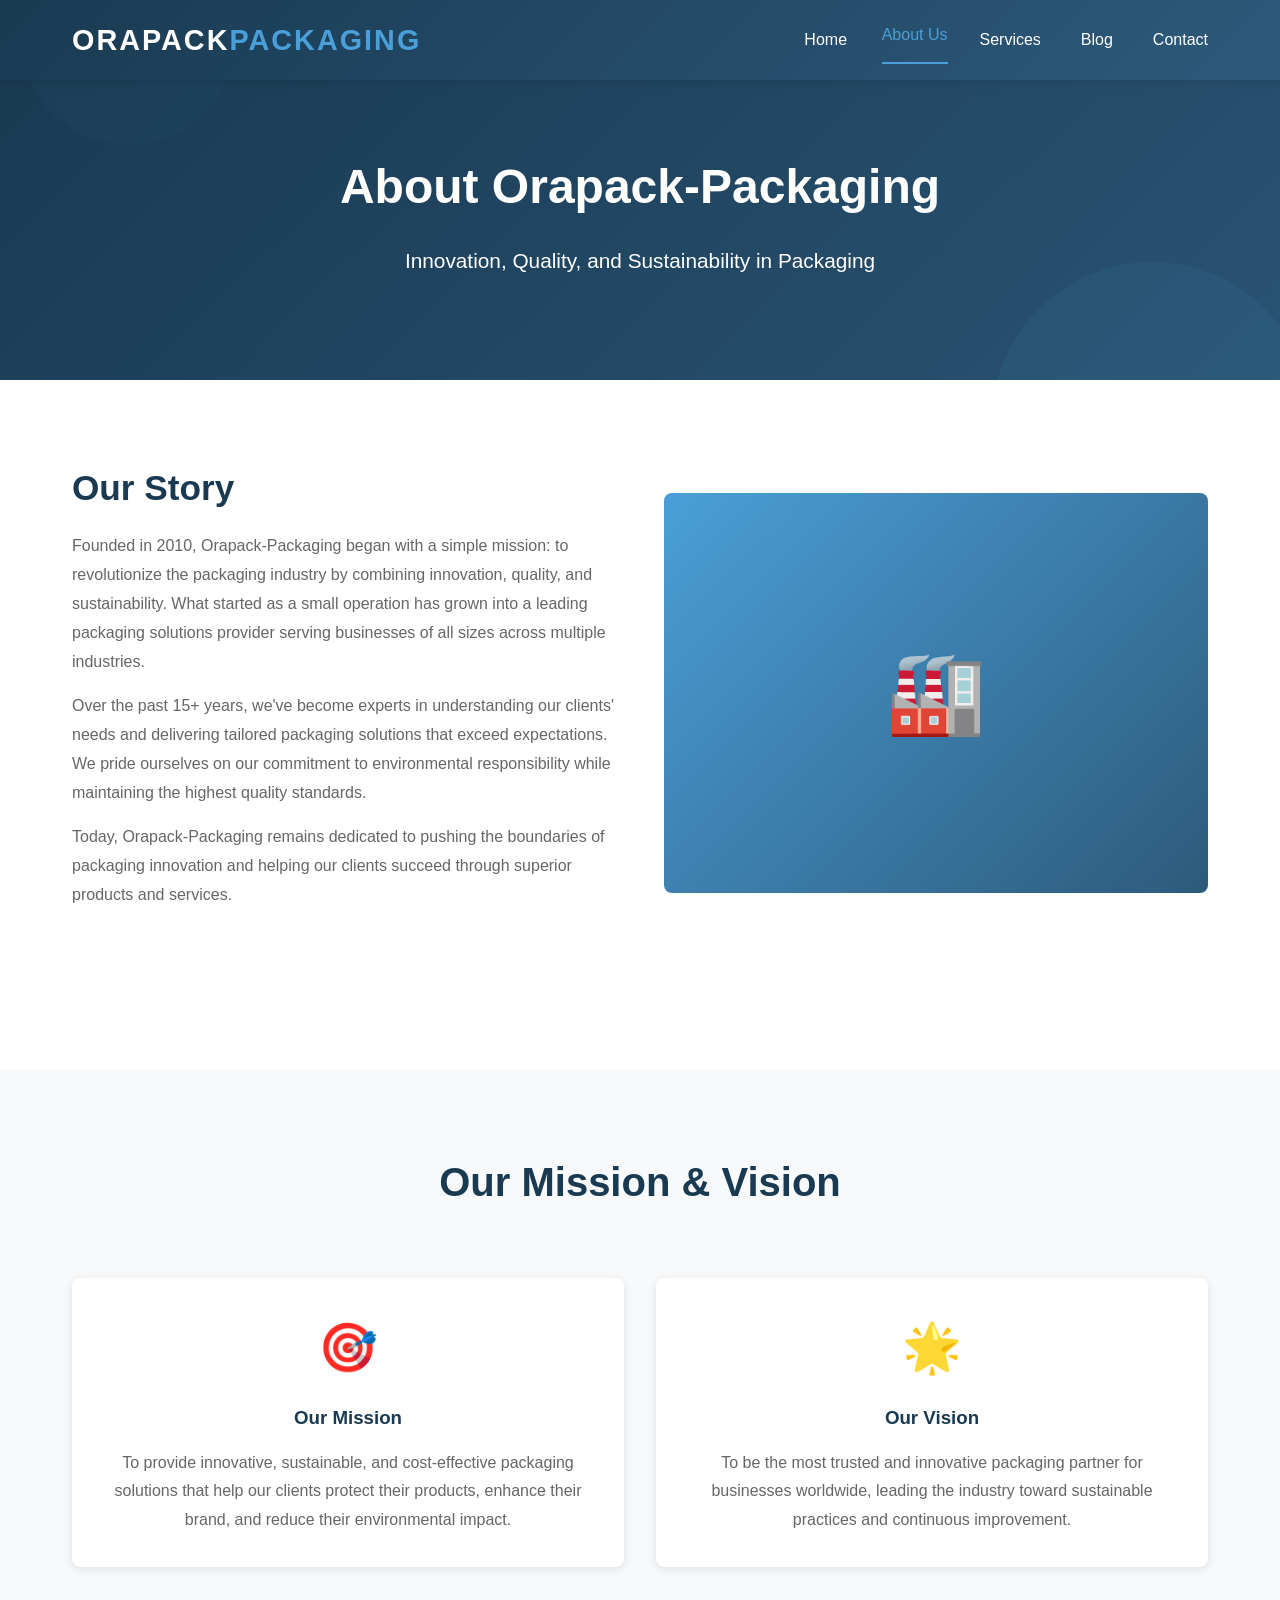
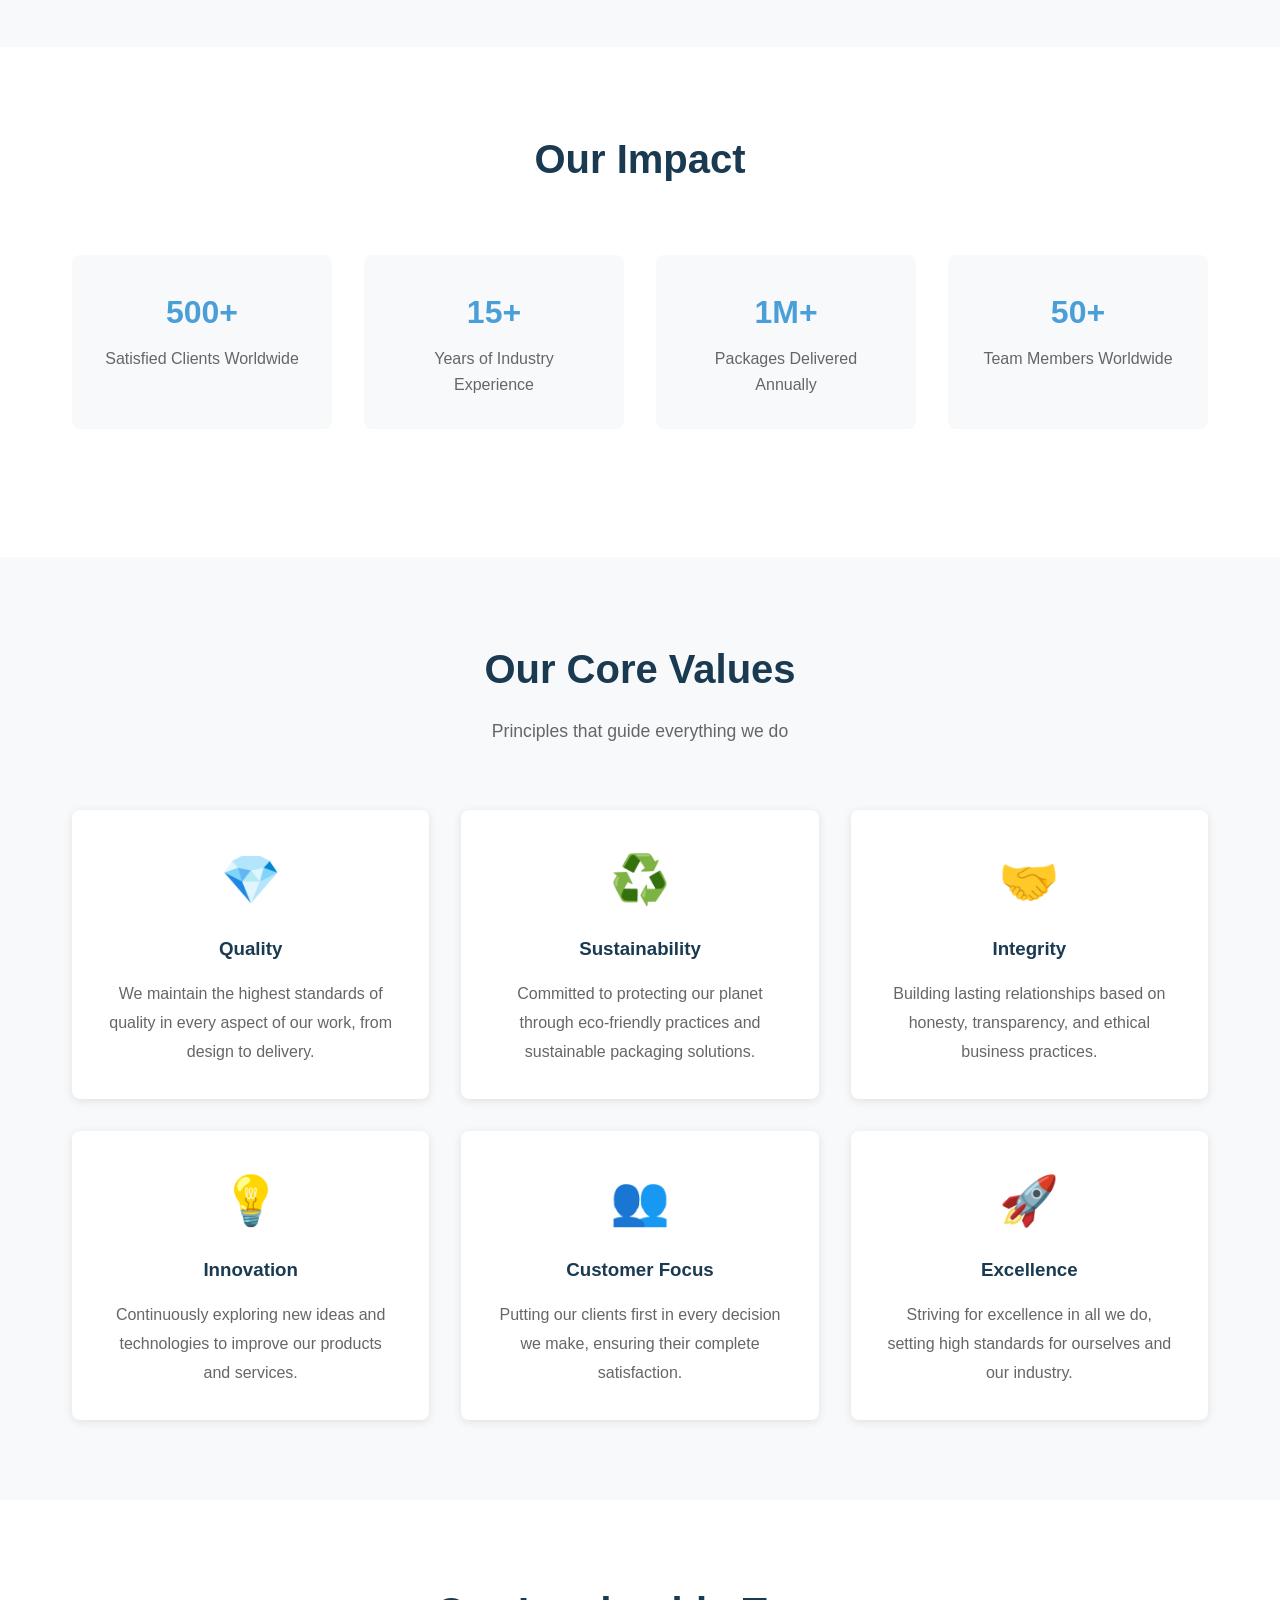
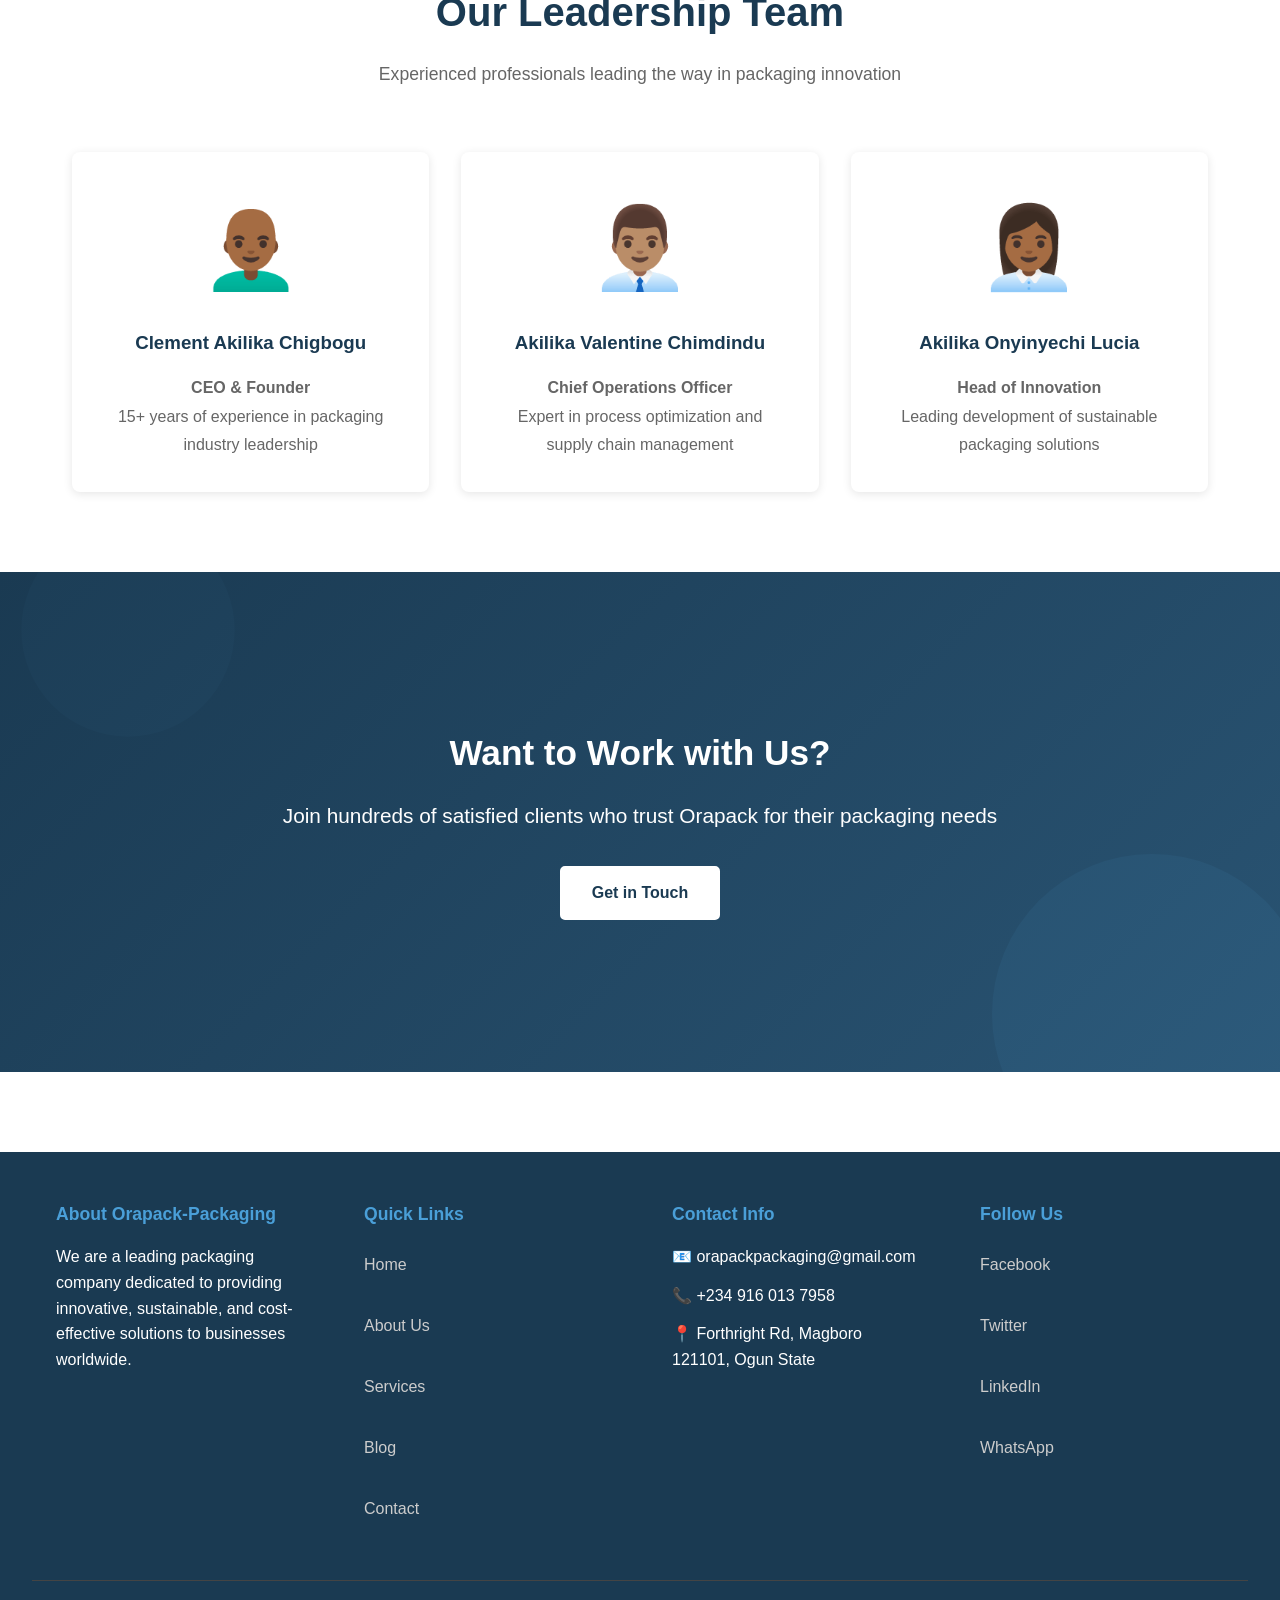
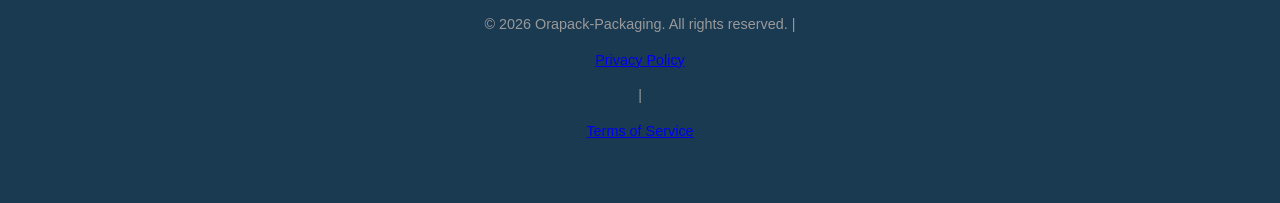
==== commit 187d016d: "Update about.html" ====
--- a/about.html
+++ b/about.html
@@ -152,12 +152,12 @@
           <p><strong>CEO & Founder</strong><br/>15+ years of experience in packaging industry leadership</p>
         </div>
         <div class="feature-card">
-          <div class="feature-icon" style="font-size: 5rem;">👨🏾‍💼</div>
+          <div class="feature-icon" style="font-size: 5rem;">👨🏽‍💼</div>
           <h3>Akilika Valentine Chimdindu</h3>
           <p><strong>Chief Operations Officer</strong><br/>Expert in process optimization and supply chain management</p>
         </div>
         <div class="feature-card">
-          <div class="feature-icon" style="font-size: 5rem;">👨‍💼</div>
+          <div class="feature-icon" style="font-size: 5rem;">👩🏾‍💼</div>
           <h3>Akilika Onyinyechi Lucia</h3>
           <p><strong>Head of Innovation</strong><br/>Leading development of sustainable packaging solutions</p>
         </div>
@@ -218,3 +218,4 @@
 </body>
 
 </html>
+
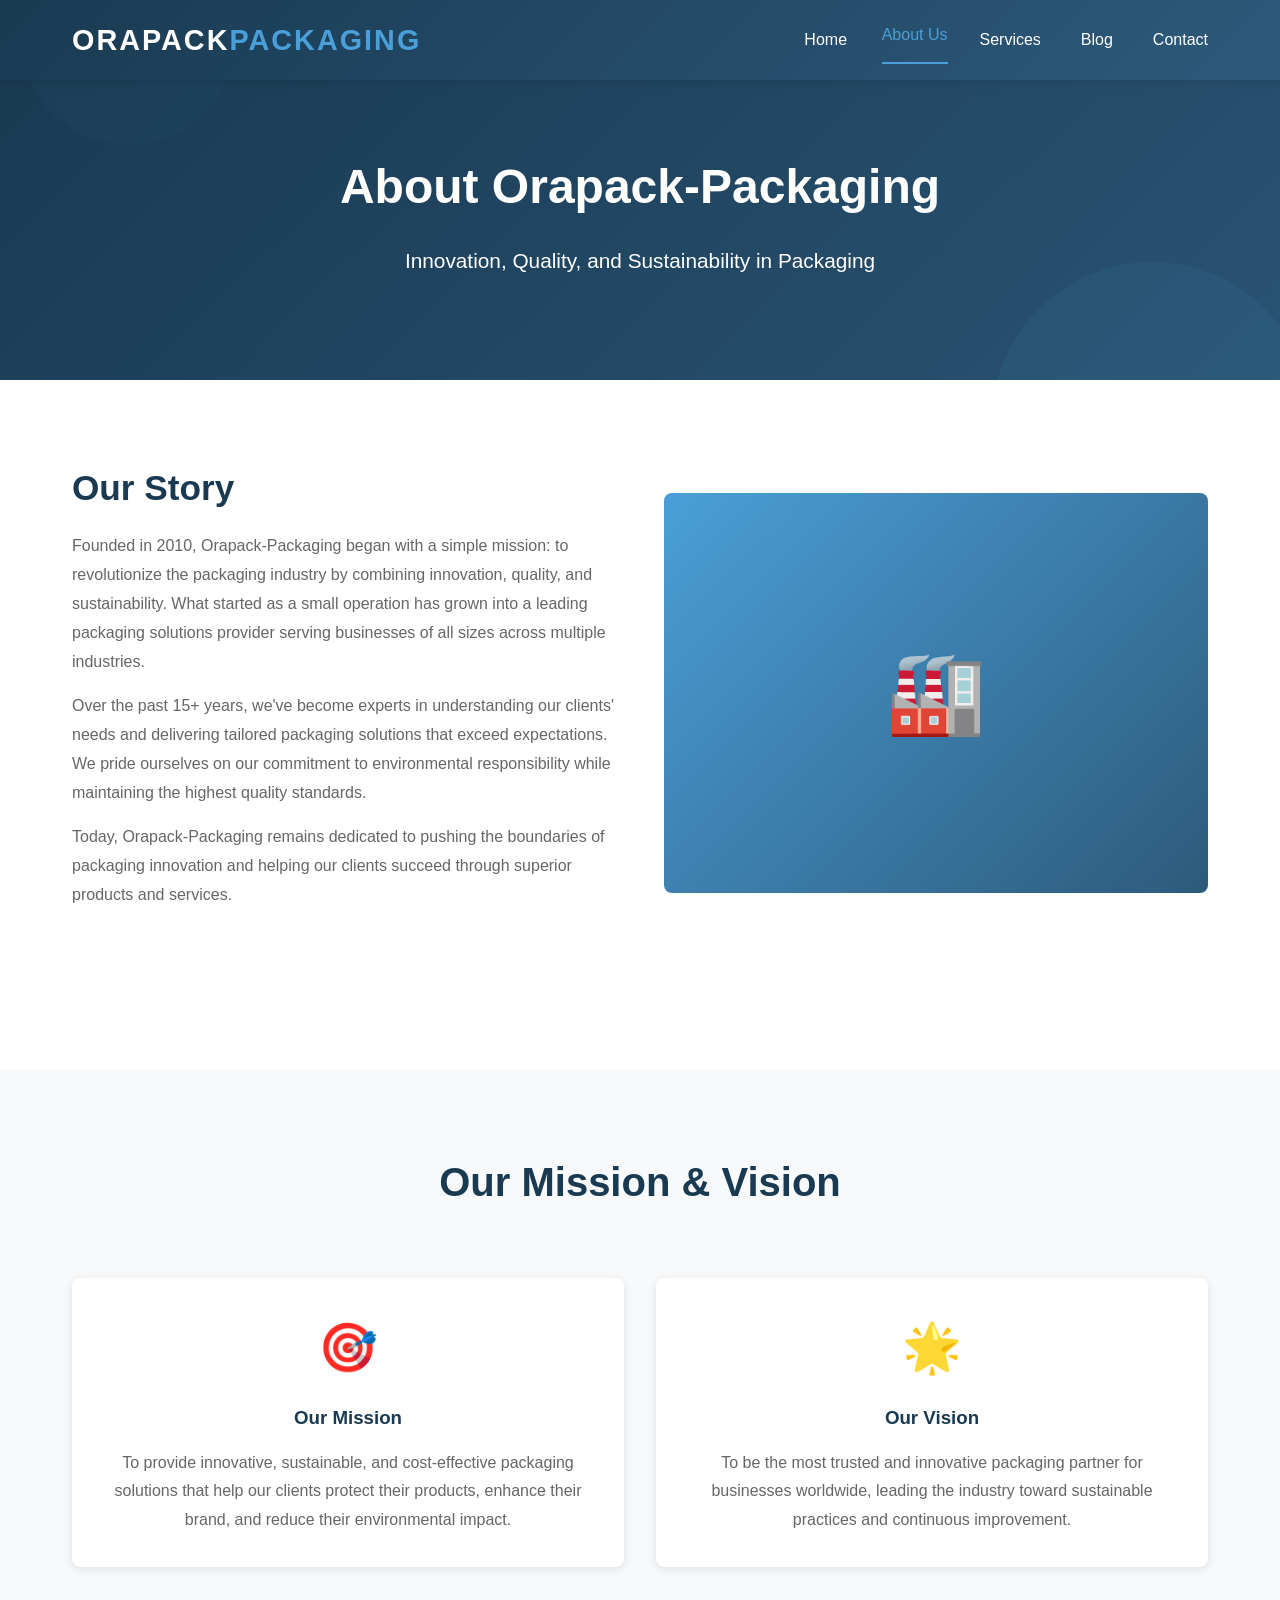
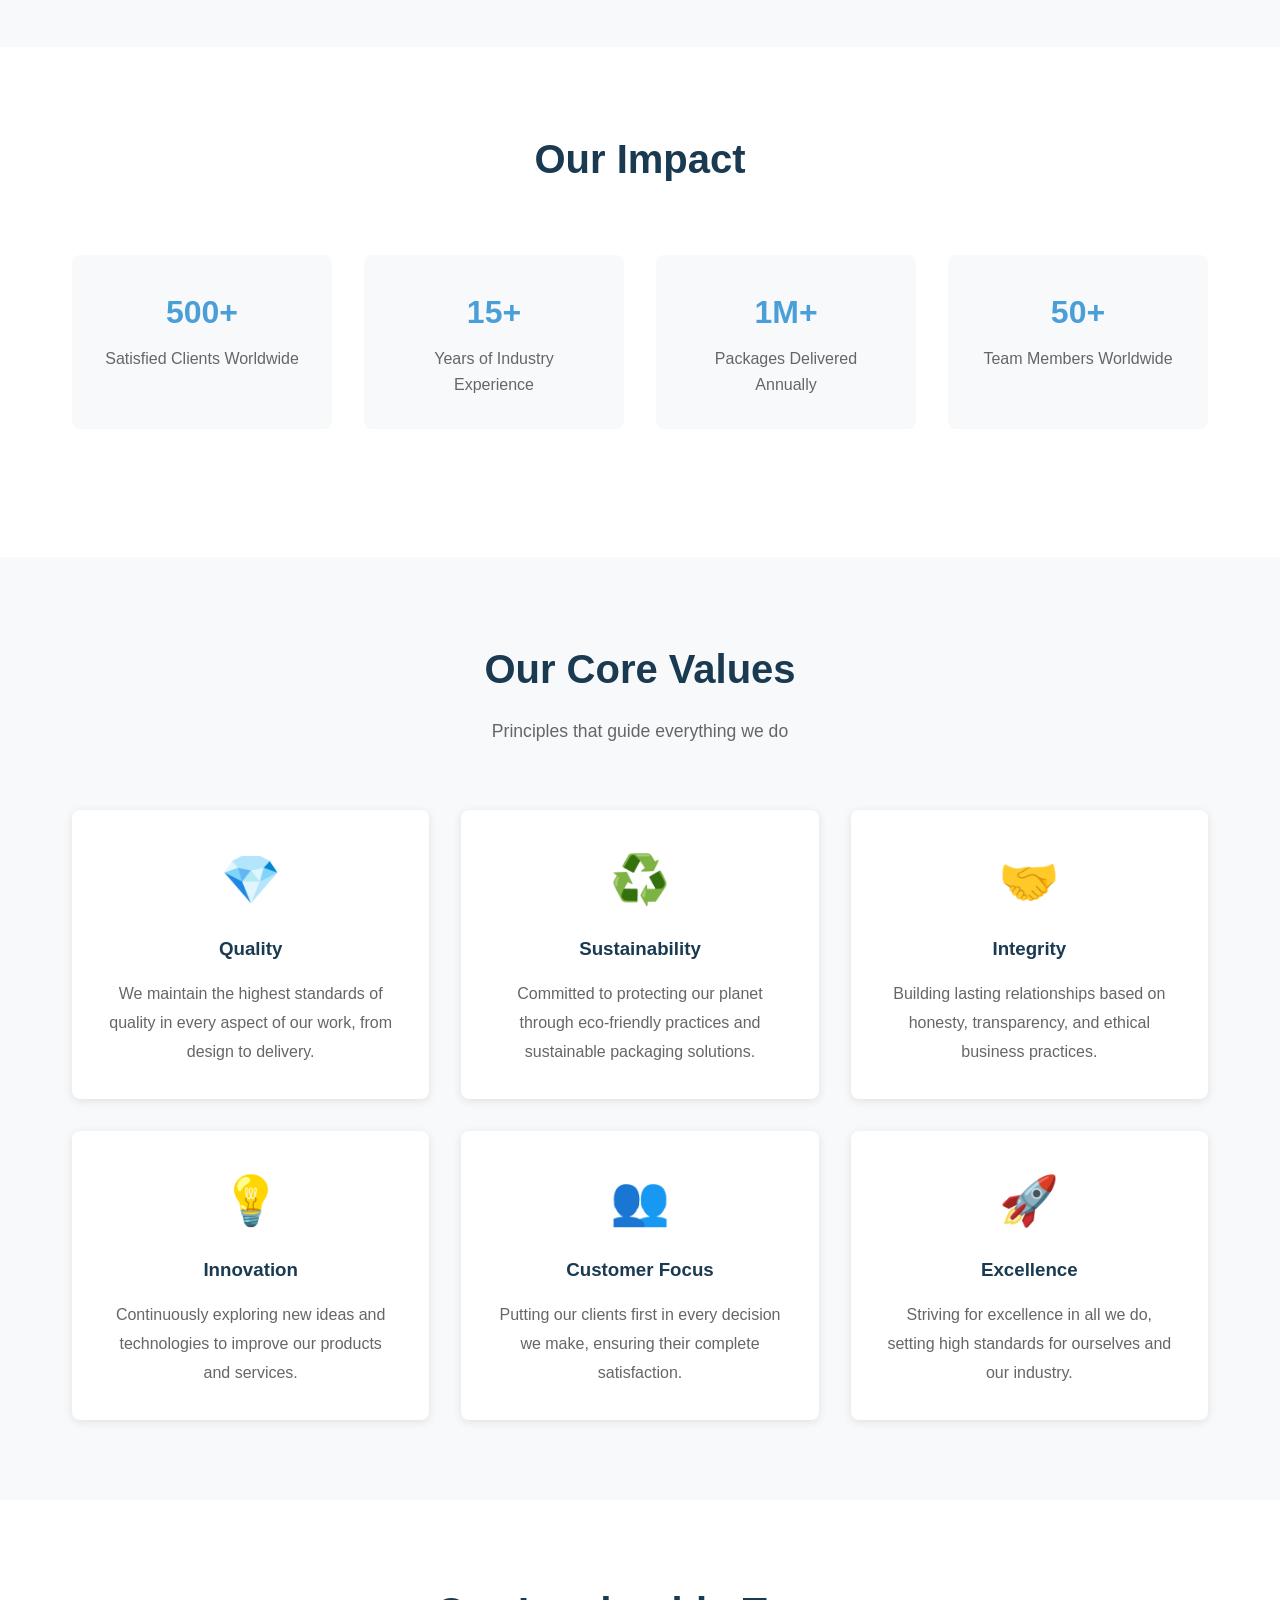
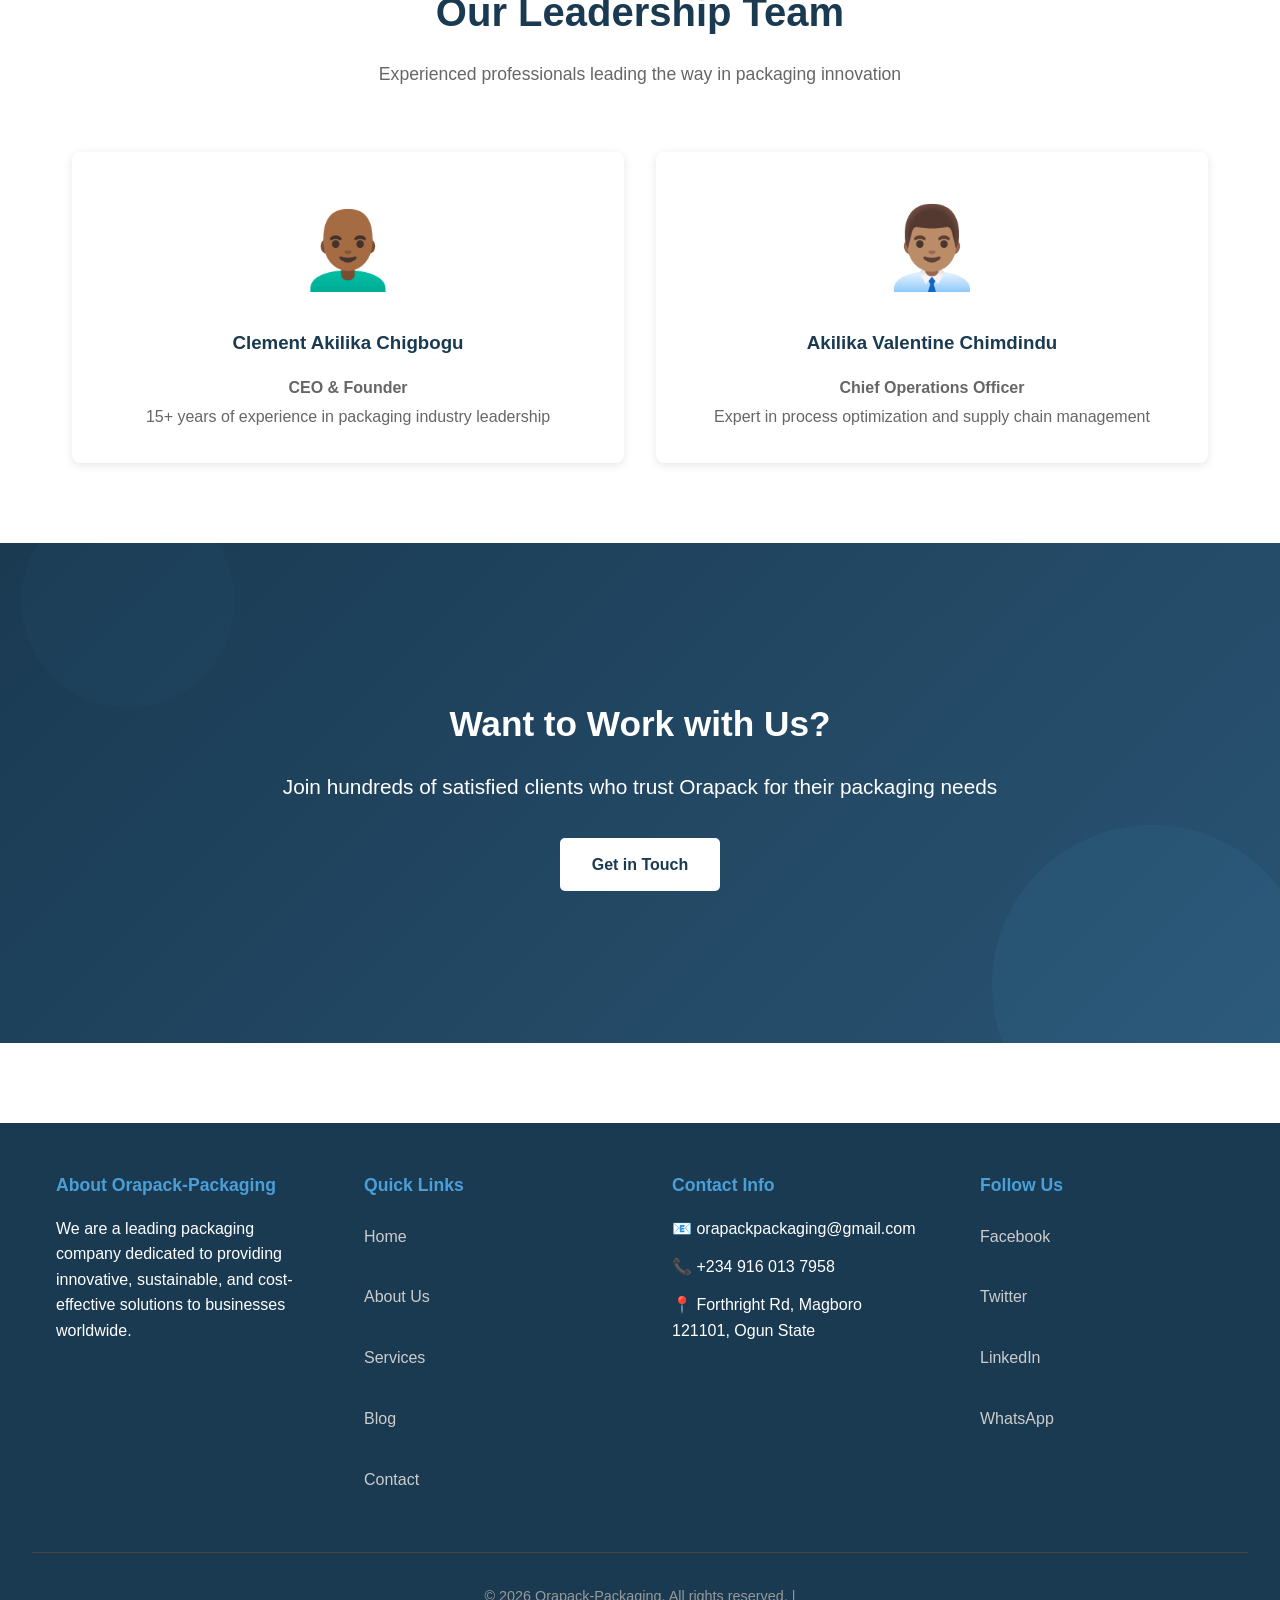
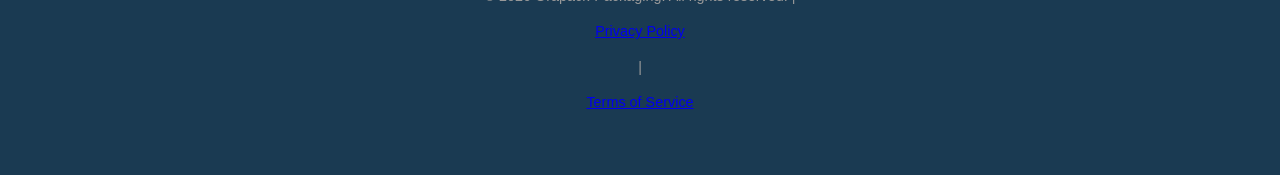
==== commit ba6e51ed: "Update about.html" ====
--- a/about.html
+++ b/about.html
@@ -156,11 +156,11 @@
           <h3>Akilika Valentine Chimdindu</h3>
           <p><strong>Chief Operations Officer</strong><br/>Expert in process optimization and supply chain management</p>
         </div>
-        <div class="feature-card">
+        <!-- <div class="feature-card">
           <div class="feature-icon" style="font-size: 5rem;">👩🏾‍💼</div>
           <h3>Akilika Onyinyechi Lucia</h3>
           <p><strong>Head of Innovation</strong><br/>Leading development of sustainable packaging solutions</p>
-        </div>
+        </div> -->
       </div>
     </div>
   </section>
@@ -219,3 +219,4 @@
 
 </html>
 
+
